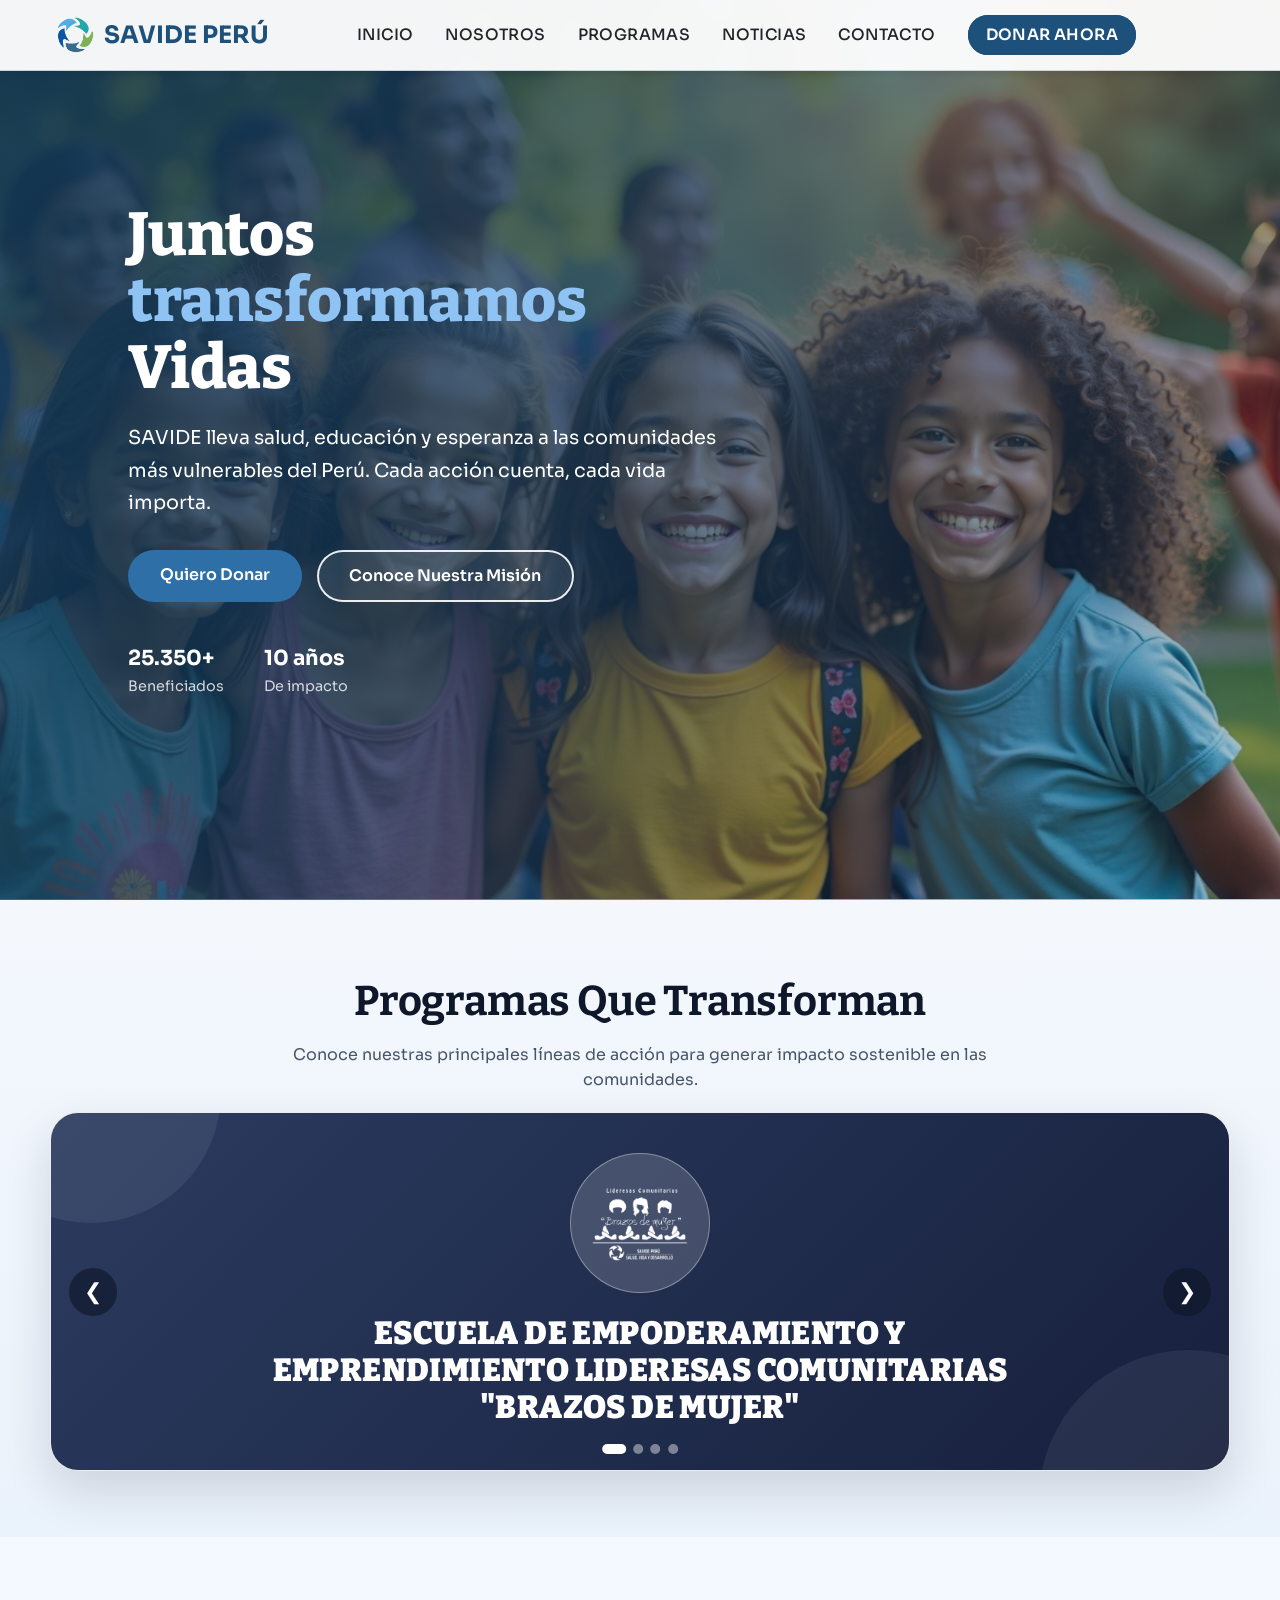
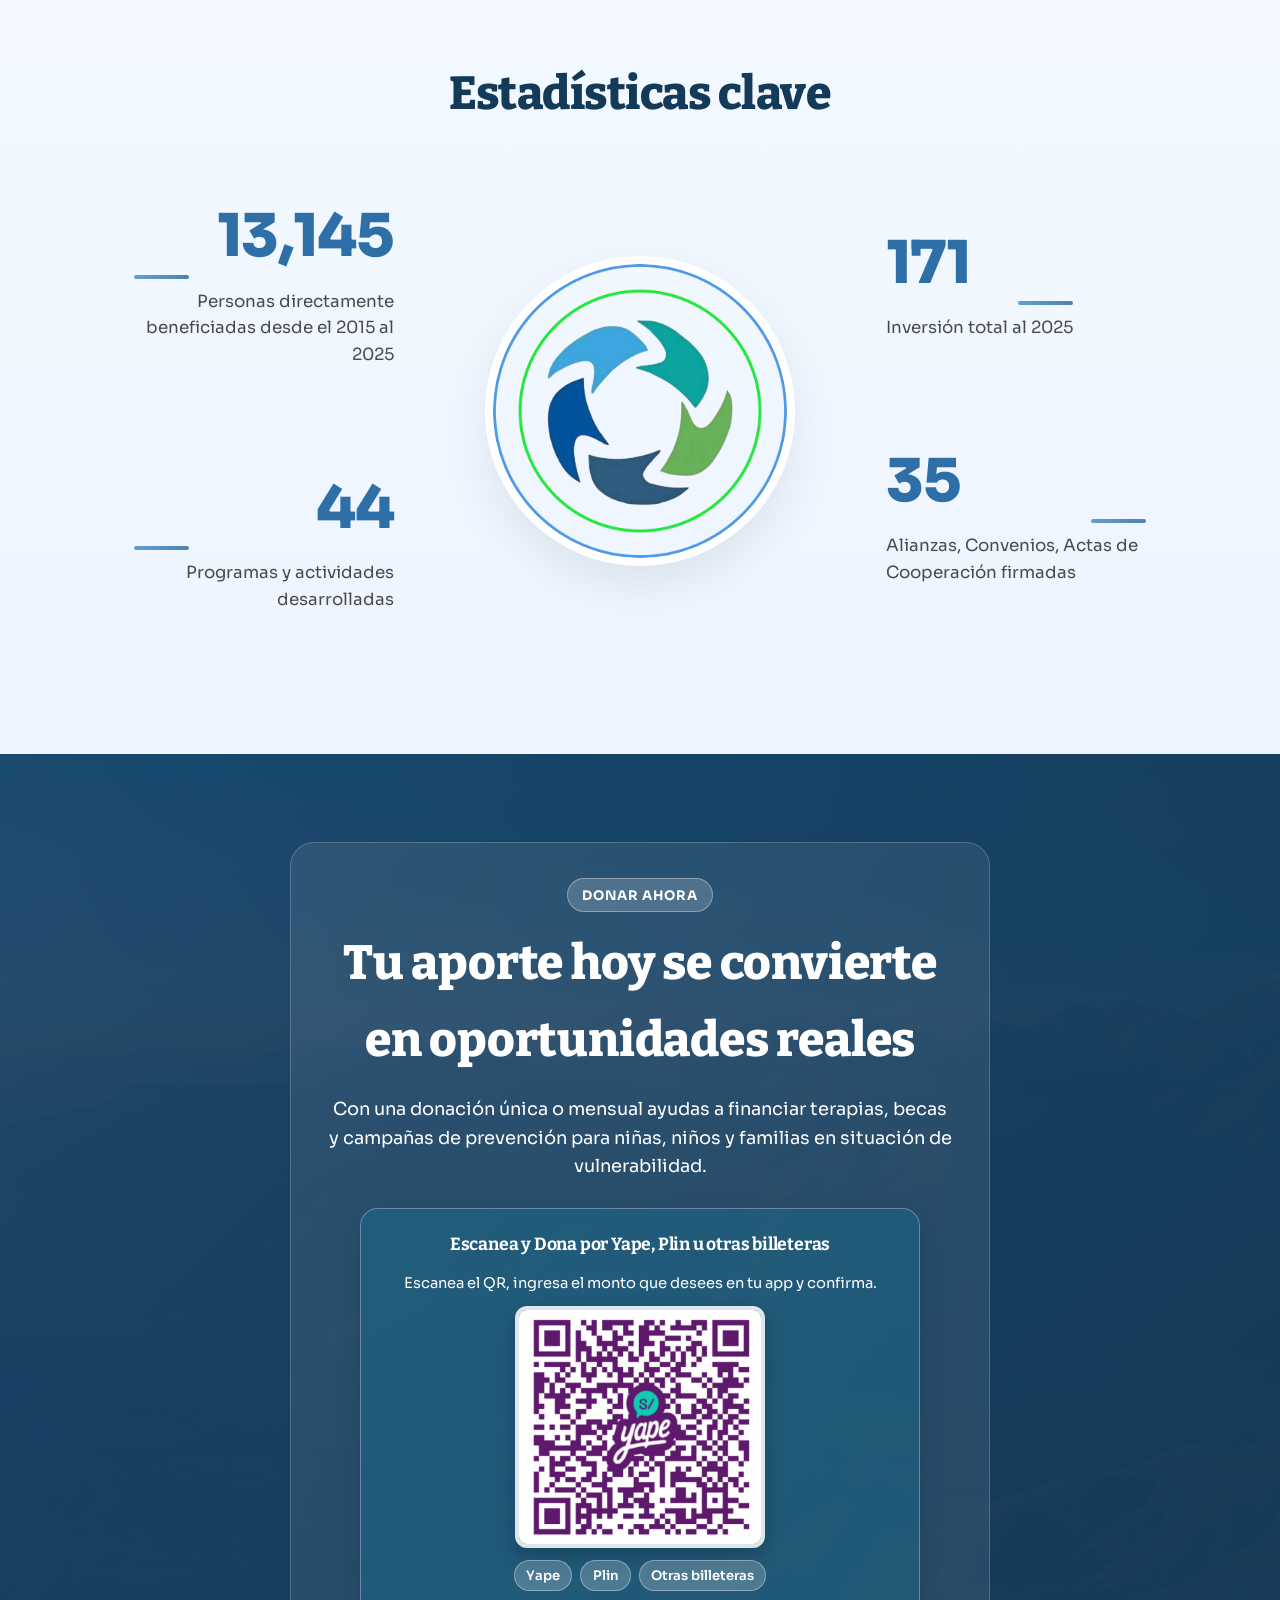
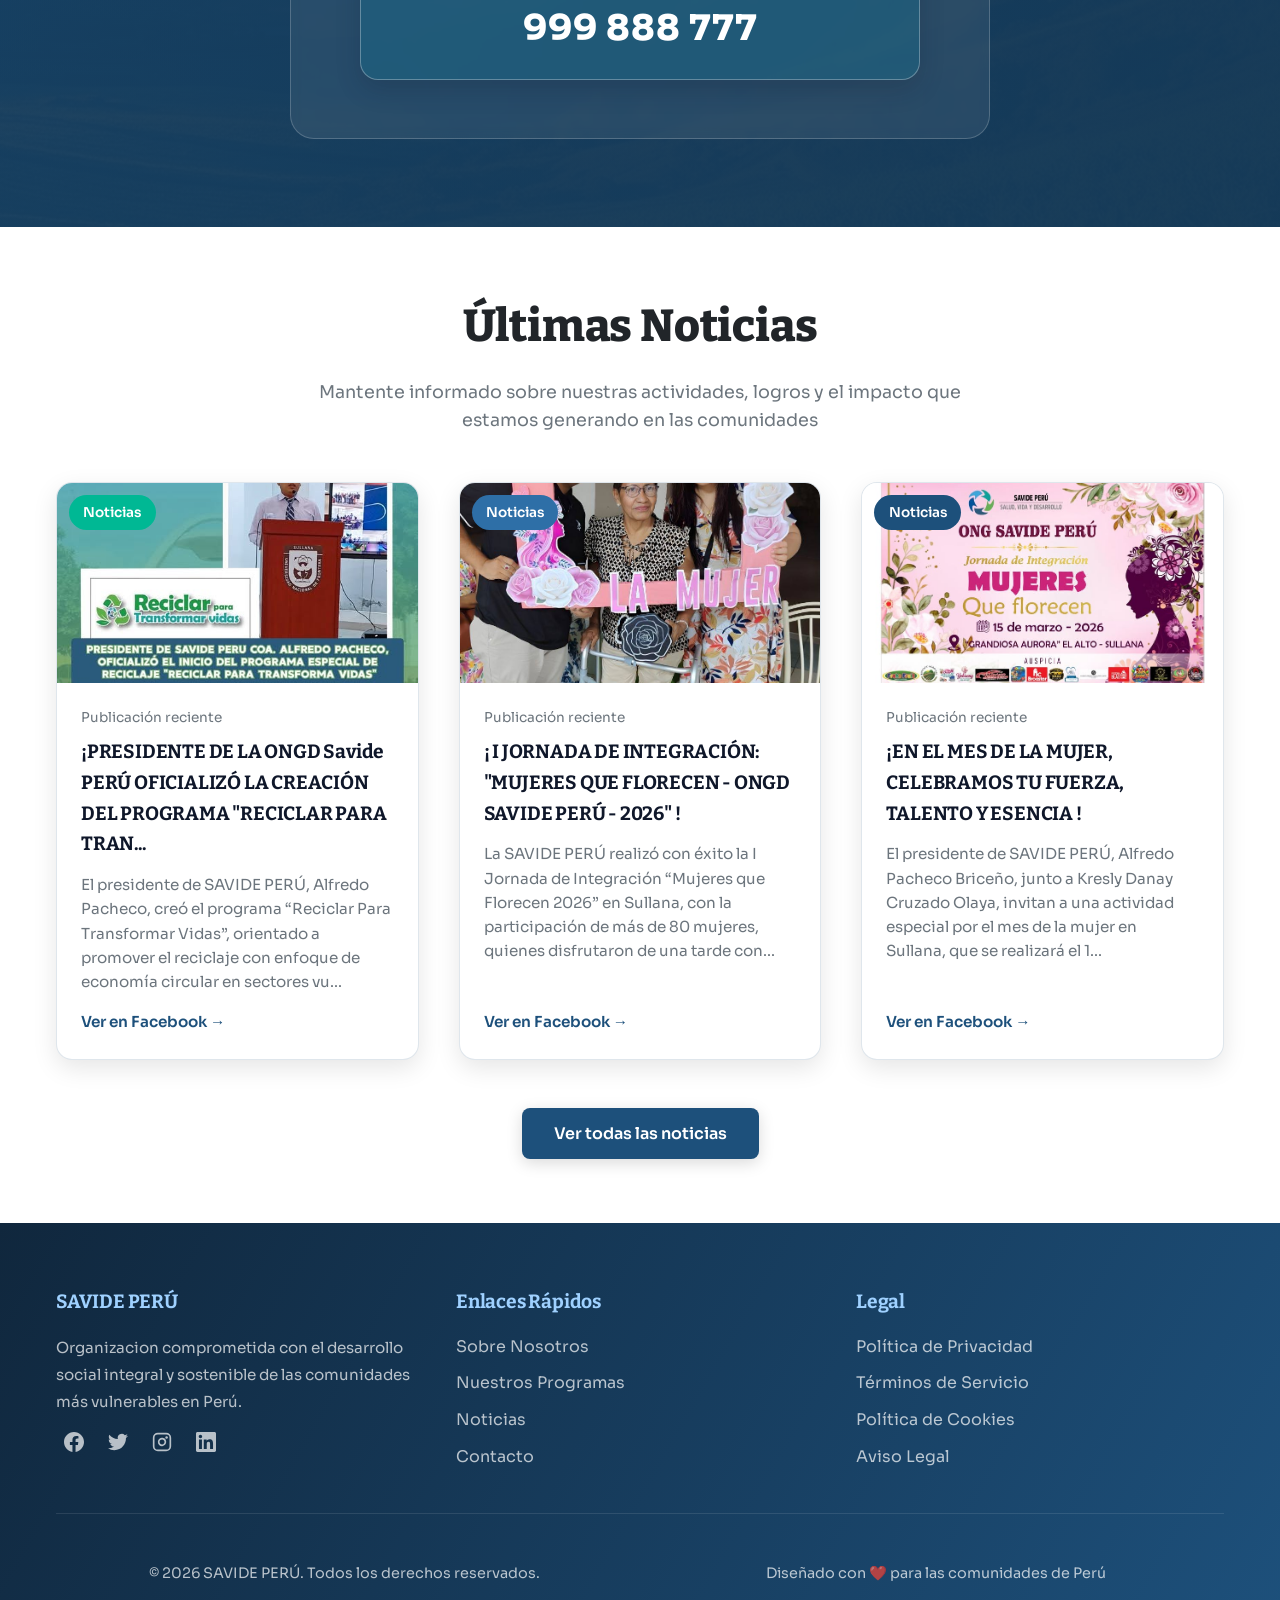
==== index.html @ 2620755b "Add files via upload" ====
<!DOCTYPE html>
<html lang="es">
<head>
    <meta charset="UTF-8">
    <meta name="viewport" content="width=device-width, initial-scale=1.0">
    <meta name="description" content="SAVIDE PERÚ - Organización dedicada al desarrollo social y bienestar comunitario">
    <meta name="keywords" content="ONG, desarrollo social, Perú, comunidad">
    <meta name="author" content="SAVIDE PERÚ">
    <title>SAVIDE PERÚ - Desarrollo Social y Comunitario</title>
    <link rel="stylesheet" href="css/styles.css">
</head>
<body>
    <!-- ==================== HEADER Y NAVEGACIÓN ==================== -->
    <header class="header">
        <div class="container">
            <div class="header-content">
                <!-- Logo -->
                <div class="logo">
                    <img src="images/logo.png" alt="Logo SAVIDE PERÚ" class="logo-icon">
                    <span class="logo-text">SAVIDE PERÚ</span>
                </div>

                <!-- Botón Hamburguesa -->
                <button class="hamburger" id="hamburger">
                    <span></span>
                    <span></span>
                    <span></span>
                </button>

                <!-- Menú de Navegación -->
                <nav class="navbar" id="navbar">
                    <ul class="nav-list">
                        <li><a href="index.html" class="nav-link">Inicio</a></li>
                        <li><a href="html/nosotros.html" class="nav-link">Nosotros</a></li>
                        <li><a href="html/programas.html" class="nav-link">Programas</a></li>
                        <li><a href="html/noticias.html" class="nav-link">Noticias</a></li>
                        <li><a href="html/contacto.html" class="nav-link">Contacto</a></li>
                        <!-- Botón de donación en cabecera -->
                        <li><a href="#donar" class="nav-link btn-donar">Donar Ahora</a></li>
                    </ul>
                </nav>
            </div>
        </div>
    </header>

    <!-- ==================== HERO SECTION ==================== -->
    <section class="hero" id="inicio">
            <div class="hero-content container">

                <h1 class="hero-title">
                    Juntos <br><span class="highlight-orange">transformamos</span><br> Vidas
                </h1>

                <p class="hero-subtitle">
                    SAVIDE lleva salud, educación y esperanza a las comunidades más vulnerables del Perú.
                    Cada acción cuenta, cada vida importa.
                </p>

                <div class="hero-buttons">
                    <a class="btn btn-red" href="#donar">Quiero Donar</a>
                    <a class="btn btn-outline" href="html/nosotros.html">Conoce Nuestra Misión</a>
                </div>

                <div class="hero-stats">
                    <div class="hero-stat-item">
                        <span class="hero-stat-number">25.350+</span>
                        <span class="hero-stat-label">Beneficiados</span>
                    </div>

                    <div class="hero-stat-item">
                        <span class="hero-stat-number">10 años</span>
                        <span class="hero-stat-label">De impacto</span>
                    </div>
                </div>

            </div>
        </section>
    
    <!-- ==================== SECCIÓN PROGRAMAS (CARRUSEL FULL WIDTH) ==================== -->
    <section class="programas-tiles">
        <div class="container programas-head">
            <h2>Programas Que Transforman</h2>
            <p>Conoce nuestras principales líneas de acción para generar impacto sostenible en las comunidades.</p>
        </div>

        <div class="program-carousel" id="program-carousel" aria-label="Carrusel de programas SAVIDE">
            <div class="program-carousel-track">
                <a href="html/programas.html#brazos-de-mujer" class="program-tile tile-1">
                    <div class="tile-icon"><img src="images/logo_brazosdemujer.png" alt="Escuela de Empoderamiento y Emprendimiento"></div>
                    <h3>ESCUELA DE EMPODERAMIENTO Y EMPRENDIMIENTO LIDERESAS COMUNITARIAS "BRAZOS DE MUJER"</h3>
                </a>
                <a href="html/programas.html#reciclar-para-transformar-vidas" class="program-tile tile-2">
                    <div class="tile-icon"><img src="images/logo_reciclaje.png" alt="Reciclar para transformar vidas"></div>
                    <h3>PROGRAMA ESPECIAL DE RECICLAJE "RECICLAR PARA TRANSFORMAR VIDAS"</h3>
                </a>
                <a href="html/programas.html#angeli-vitae" class="program-tile tile-3">
                    <div class="tile-icon"><img src="images/logo_angelivitae.png" alt="Banco de medicinas Angeli Vitae"></div>
                    <h3>BANCO DE MEDICINAS "ANGELI VITAE"</h3>
                </a>
                <a href="html/programas.html#microfinanzas-savide" class="program-tile tile-4">
                    <div class="tile-icon"><img src="images/microfinanzas.png" alt="Microfinanzas SAVIDE Perú"></div>
                    <h3>MICROFINANZAS SAVIDE PERÚ</h3>
                </a>
            </div>

            <button class="program-carousel-btn prev" type="button" aria-label="Programa anterior">&#10094;</button>
            <button class="program-carousel-btn next" type="button" aria-label="Programa siguiente">&#10095;</button>

            <div class="program-carousel-dots" aria-label="Indicadores del carrusel"></div>
        </div>
    </section>

    <!-- ==================== SECCIÓN ESTADÍSTICAS ==================== -->
    <section class="stats-section">
        <div class="container">
            <h2 class="section-header">Estadísticas clave</h2>
        </div>
        <div class="container stats-layout">
            <div class="stats-column stats-left">
                <div class="stat">
                    <div class="stat-number">25,350</div>
                    <p>Personas directamente beneficiadas desde el 2015 al 2025</p>
                </div>
                <div class="stat">
                    <div class="stat-number">85</div>
                    <p>Programas y actividades desarrolladas</p>
                </div>
            </div>
            <div class="stats-image">
                <img src="images/stats_image.png" alt="Niños y comunidad">
            </div>
            <div class="stats-column stats-right">
                <div class="stat">
                    <div class="stat-number">S/ 330K</div>
                    <p>Inversión total al 2025</p>
                </div>
                <div class="stat">
                    <div class="stat-number">69</div>
                    <p>Alianzas, Convenios, Actas de Cooperación firmadas</p>
                </div>
            </div>
        </div>
    </section>

    <!-- ==================== SECCIÓN DONACIÓN (RECREADA) ==================== -->
    <section class="donacion" id="donar">
        <div class="container donacion-container">
            <div class="donacion-content">
                <span class="donacion-tag">Donar Ahora</span>
                <h2>Tu aporte hoy se convierte en oportunidades reales</h2>
                <p class="lead">
                    Con una donación única o mensual ayudas a financiar terapias, becas y
                    campañas de prevención para niñas, niños y familias en situación de vulnerabilidad.
                </p>

                <div class="donar-grid">
                    <article class="donar-card donar-card-alt">
                        <h3>Escanea y Dona por Yape, Plin u otras billeteras</h3>
                        <p class="donar-ayuda">Escanea el QR, ingresa el monto que desees en tu app y confirma.</p>

                        <div class="donar-qr-wrap">
                            <img src="images/yape.jpeg" alt="QR de donación Yape y Plin" class="donar-qr">
                        </div>

                        <div class="donar-metodos" aria-label="Métodos de donación">
                            <span>Yape</span>
                            <span>Plin</span>
                            <span>Otras billeteras</span>
                        </div>

                        <p class="donar-numero">999 888 777</p>
                    </article>
                </div>

            </div>
        </div>
    </section>
    <!-- ==================== ÚLTIMAS NOTICIAS ==================== -->
    <section class="ultimas-noticias">
        <div class="container">
            <div class="noticias-header">
                <h2>Últimas Noticias</h2>
                <p>Mantente informado sobre nuestras actividades, logros y el impacto que
                    estamos generando en las comunidades
                </p>
            </div>

            <div class="noticias-grid" id="home-noticias-grid">
                <!-- Noticia 1 -->
                <article class="noticia-card">
                    <div class="noticia-badge salud">Salud Comunitaria</div>
                    <img src="images/proyecto1.jpg" alt="Campaña de Salud">
                    <div class="noticia-info">
                        <span class="noticia-fecha">15 de Enero, 2025</span>
                        <h3>Campaña de Salud Preventiva llega a 8 comunidades rurales</h3>
                        <p>SAVIDE realizó jornadas de atención médica gratuita beneficiando a más de 500 familias. Se brindaron consultas médicas, vacunación y orientación.</p>
                        <a href="#" class="btn-noticia">Leer más →</a>
                    </div>
                </article>

                <!-- Noticia 2 -->
                <article class="noticia-card">
                    <div class="noticia-badge educacion">Educación</div>
                    <img src="images/proyecto1.jpg" alt="Taller de Liderazgo">
                    <div class="noticia-info">
                        <span class="noticia-fecha">28 de Diciembre, 2024</span>
                        <h3>Talleres de Liderazgo Juvenil transforman a 120 jóvenes</h3>
                        <p>Nuestro programa de desarrollo de habilidades culminó su tercera edición con resultados extraordinarios. Los participantes desarrollaron liderazgo y trabajo en equipo.</p>
                        <a href="#" class="btn-noticia">Leer más →</a>
                    </div>
                </article>

                <!-- Noticia 3 -->
                <article class="noticia-card">
                    <div class="noticia-badge alianzas">Alianzas</div>
                    <img src="images/proyecto1.jpg" alt="Nueva Alianza">
                    <div class="noticia-info">
                        <span class="noticia-fecha">10 de Diciembre, 2024</span>
                        <h3>Nueva alianza estratégica amplía nuestro alcance regional</h3>
                        <p>SAVIDE firma convenio con importantes empresas del sector privado para expandir programas de becas y atención integral.</p>
                        <a href="#" class="btn-noticia">Leer más →</a>
                    </div>
                </article>
            </div>

            <div class="noticias-btn">
                <a href="html/noticias.html" class="btn btn-primary">Ver todas las noticias</a>
            </div>
        </div>
    </section>
        

    <!-- ==================== FOOTER ==================== -->
    <footer class="footer">
        <div class="container">
            <div class="footer-content">
                <!-- Columna 1: Sobre -->
                <div class="footer-column">
                    <h4>SAVIDE PERÚ</h4>
                    <p>
                        Organizacion comprometida con el desarrollo social integral 
                        y sostenible de las comunidades más vulnerables en Perú.
                    </p>
                    <div class="social-links">
                        <a href="#" title="Facebook" class="social-link">
                            <svg viewBox="0 0 24 24" fill="currentColor">
                                <path d="M24 12.073c0-6.627-5.373-12-12-12s-12 5.373-12 12c0 5.99 4.388 10.954 10.125 11.854v-8.385H7.078v-3.47h3.047V9.43c0-3.007 1.792-4.669 4.533-4.669 1.312 0 2.686.235 2.686.235v2.953H15.83c-1.491 0-1.956.925-1.956 1.874v2.25h3.328l-.532 3.47h-2.796v8.385C19.612 23.027 24 18.062 24 12.073z"/>
                            </svg>
                        </a>
                        <a href="#" title="Twitter" class="social-link">
                            <svg viewBox="0 0 24 24" fill="currentColor">
                                <path d="M23.953 4.57a10 10 0 01-2.825.775 4.958 4.958 0 002.163-2.723c-.951.555-2.005.959-3.127 1.184a4.92 4.92 0 00-8.384 4.482C7.69 8.095 4.067 6.13 1.64 3.162a4.822 4.822 0 00-.666 2.475c0 1.71.87 3.213 2.188 4.096a4.904 4.904 0 01-2.228-.616v.06a4.923 4.923 0 003.946 4.827 4.996 4.996 0 01-2.212.085 4.936 4.936 0 004.604 3.417 9.867 9.867 0 01-6.102 2.105c-.39 0-.779-.023-1.17-.067a13.995 13.995 0 007.557 2.209c9.053 0 13.998-7.496 13.998-13.985 0-.21 0-.42-.015-.63A9.935 9.935 0 0024 4.59z"/>
                            </svg>
                        </a>
                        <a href="#" title="Instagram" class="social-link">
                            <svg viewBox="0 0 24 24" fill="currentColor">
                                <rect x="2" y="2" width="20" height="20" rx="5" ry="5" fill="none" stroke="currentColor" stroke-width="2"/>
                                <path d="M16 11.37A4 4 0 1112.63 8 4 4 0 0116 11.37z" fill="none" stroke="currentColor" stroke-width="2"/>
                                <circle cx="17.5" cy="6.5" r="1.5" fill="currentColor"/>
                            </svg>
                        </a>
                        <a href="#" title="LinkedIn" class="social-link">
                            <svg viewBox="0 0 24 24" fill="currentColor">
                                <path d="M20.447 20.452h-3.554v-5.569c0-1.328-.027-3.037-1.852-3.037-1.853 0-2.136 1.445-2.136 2.939v5.667H9.351V9h3.414v1.561h.046c.477-.9 1.637-1.85 3.37-1.85 3.601 0 4.267 2.37 4.267 5.455v6.286zM5.337 7.433c-1.144 0-2.063-.926-2.063-2.065 0-1.138.92-2.063 2.063-2.063 1.14 0 2.064.925 2.064 2.063 0 1.139-.925 2.065-2.064 2.065zm1.782 13.019H3.555V9h3.564v11.452zM22.225 0H1.771C.792 0 0 .774 0 1.729v20.542C0 23.227.792 24 1.771 24h20.451C23.2 24 24 23.227 24 22.271V1.729C24 .774 23.2 0 22.225 0z"/>
                            </svg>
                        </a>
                    </div>
                </div>

                <!-- Columna 2: Enlaces -->
                <div class="footer-column">
                    <h4>Enlaces Rápidos</h4>
                    <ul>
                        <li><a href="html/nosotros.html">Sobre Nosotros</a></li>
                        <li><a href="html/programas.html">Nuestros Programas</a></li>
                        <li><a href="html/noticias.html">Noticias</a></li>
                        <li><a href="contacto.html">Contacto</a></li>
                    </ul>
                </div>

                <!-- Columna 3: Información Legal -->
                <div class="footer-column">
                    <h4>Legal</h4>
                    <ul>
                        <li><a href="#">Política de Privacidad</a></li>
                        <li><a href="#">Términos de Servicio</a></li>
                        <li><a href="#">Política de Cookies</a></li>
                        <li><a href="#">Aviso Legal</a></li>
                    </ul>
                </div>
            </div>

            <!-- Footer Inferior -->
            <div class="footer-bottom">
                <div class="footer-copyright">
                    <p>&copy; 2026 SAVIDE PERÚ. Todos los derechos reservados.</p>
                </div>
                <div class="footer-credits">
                    <p>Diseñado con ❤️ para las comunidades de Perú</p>
                </div>
            </div>
        </div>
    </footer>

    <!-- ==================== BOTÓN VOLVER ARRIBA ==================== -->
    <button class="scroll-to-top" id="scroll-to-top" title="Volver arriba">
        <svg viewBox="0 0 24 24" fill="none" stroke="currentColor" stroke-width="2">
            <polyline points="18 15 12 9 6 15"></polyline>
        </svg>
    </button>

    <!-- Scripts -->
    <script src="script.js"></script>
</body>
</html>
---- css/styles.css ----
/* =====================================================
   SAVIDE PERÚ - ESTILOS CSS COMPLETOS
   Diseño profesional, moderno y responsive
   ===================================================== */

/* ==================== IMPORTACIONES Y VARIABLES ==================== */
@import url('https://fonts.googleapis.com/css2?family=Sora:wght@400;500;600;700;800&family=Bitter:wght@500;700&display=swap');

:root {
    /* PALETA DE COLORES PRINCIPAL */
    --color-primario: #1d507b;
    --color-primario-oscuro: #143a59;
    --color-primario-claro: #2f6f9f;
    --color-secundario: #2e6fa7;
    --color-secundario-claro: #4e8fc6;
    --color-acento: #245f93;

    /* COLORES NEUTROS */
    --color-blanco: #FFFFFF;
    --color-gris-claro: #F8F9FA;
    --color-gris-medio: #E9ECEF;
    --color-gris-oscuro: #495057;
    --color-texto: #212529;
    --color-subtexto: #6C757D;

    /* ESTADOS */
    --color-exito: #4caf50;
    --color-error: #d32f2f;
    --color-advertencia: #f57c00;
    --color-info: #1565c0;

    /* TIPOGRAFÍA */
    --fuente-principal: 'Sora', 'Segoe UI', Tahoma, Geneva, Verdana, sans-serif;
    --fuente-destacada: 'Bitter', Georgia, serif;
    --fuente-tamanio-base: 16px;
    --fuente-tamanio-titulo: 2.5rem;
    --fuente-tamanio-subtitulo: 1.5rem;

    /* ESPACIADO */
    --espacio-base: 1rem;
    --espacio-grande: 2rem;
    --espacio-muy-grande: 4rem;

    /* SOMBRAS */
    --sombra-suave: 0 2px 8px rgba(0, 0, 0, 0.1);
    --sombra-media: 0 4px 16px rgba(0, 0, 0, 0.15);
    --sombra-fuerte: 0 8px 24px rgba(0, 0, 0, 0.2);

    /* TRANSICIONES */
    --transicion: 0.3s ease-in-out;
}

/* ==================== RESET Y ESTILOS BASE ==================== */
* {
    margin: 0;
    padding: 0;
    box-sizing: border-box;
}

html {
    scroll-behavior: smooth;
    scroll-padding-top: 90px;
}

body {
    font-family: var(--fuente-principal);
    font-size: var(--fuente-tamanio-base);
    line-height: 1.6;
    color: var(--color-texto);
    background-color: var(--color-blanco);
    overflow-x: hidden;
}

.container {
    max-width: 1200px;
    margin: 0 auto;
    padding: 0 var(--espacio-base);
}

section {
    padding: var(--espacio-muy-grande) 0;
}

img,
svg,
video,
iframe,
embed,
object {
    max-width: 100%;
    height: auto;
}

/* ==================== ANIMACIONES ==================== */
@keyframes fadeUp {
    from {
        opacity: 0;
        transform: translateY(40px);
    }
    to {
        opacity: 1;
        transform: translateY(0);
    }
}

@keyframes fadeIn {
    from { opacity: 0; }
    to { opacity: 1; }
}

@keyframes heroZoom {
    from {
        background-size: 100%;
    }
    to {
        background-size: 110%;
    }
}

@keyframes fadeInUp {
    from {
        opacity: 0;
        transform: translateY(30px);
    }
    to {
        opacity: 1;
        transform: translateY(0);
    }
}

@keyframes slideDown {
    from {
        opacity: 0;
        transform: translateY(-20px);
    }
    to {
        opacity: 1;
        transform: translateY(0);
    }
}

/* ==================== HEADER Y NAVEGACIÓN ==================== */
.header {
    position: fixed;
    top: 0;
    width: 100%;
    background-color: rgba(255, 255, 255, 0.95);
    backdrop-filter: blur(10px);
    box-shadow: var(--sombra-suave);
    z-index: 1000;
    transition: var(--transicion);
    border-bottom: 1px solid var(--color-gris-medio);
}

.header .nav-link {
    color: var(--color-texto);
    transition: var(--transicion);
}

.header .logo-text,
.header .logo-icon {
    color: var(--color-primario);
    transition: var(--transicion);
}

.header .btn-donar {
    background-color: var(--color-primario);
    color: var(--color-blanco);
    border: 2px solid var(--color-primario);
    transition: var(--transicion);
    font-weight: 600;
    padding: 0.5rem 1rem;
    border-radius: 25px;
}

.header .btn-donar:hover {
    background-color: var(--color-primario-oscuro);
    border-color: var(--color-primario-oscuro);
    transform: translateY(-1px);
    box-shadow: var(--sombra-media);
}

.header.scrolled {
    background-color: var(--color-blanco);
    box-shadow: var(--sombra-media);
}

.btn-donar {
    background-color: var(--color-blanco);
    color: var(--color-primario);
    padding: 0.5rem 1rem;
    border-radius: 25px;
    font-weight: 600;
    border: 2px solid var(--color-primario);
}

.btn-donar:hover {
    background-color: var(--color-primario);
    color: var(--color-blanco);
}

.header-content {
    display: flex;
    align-items: center;
    padding: 1rem 0;
    height: 70px;
}

.header-content nav {
    flex: 1;
}

.header-content .logo {
    flex: 0 0 auto;
}

.header-content .btn-donar {
    flex: 0 0 auto;
}

.logo {
    display: flex;
    align-items: center;
    gap: 0.5rem;
    text-decoration: none;
    font-weight: 700;
    font-size: 1.5rem;
    color: var(--color-primario);
    cursor: pointer;
}

.logo-text {
    display: inline-block;
}

.logo-icon {
    width: 40px;
    height: 40px;
    object-fit: contain;
    background: none;
    border-radius: 0;
}

/* Menú de Navegación */
.nav-list {
    display: flex;
    justify-content: center;
    list-style: none;
    gap: 2rem;
    align-items: center;
}

.nav-link {
    text-decoration: none;
    color: var(--color-texto);
    font-weight: 500;
    transition: var(--transicion);
    position: relative;
    text-transform: uppercase;
    font-size: 0.98rem;
}

.nav-link:hover,
.nav-link:active {
    color: var(--color-primario);
}

.nav-link::after {
    content: '';
    position: absolute;
    bottom: -5px;
    left: 0;
    width: 0;
    height: 2px;
    background-color: var(--color-primario);
    transition: width var(--transicion);
}

.nav-link:hover::after {
    width: 100%;
}

/* Botón Hamburguesa */
.hamburger {
    display: none;
    background: none;
    border: none;
    cursor: pointer;
    padding: 0.5rem;
    flex-direction: column;
    gap: 5px;
}

.hamburger span {
    width: 25px;
    height: 3px;
    background-color: var(--color-texto);
    transition: var(--transicion);
    border-radius: 2px;
}

.hamburger.active span:nth-child(1) {
    transform: rotate(45deg) translate(10px, 10px);
}

.hamburger.active span:nth-child(2) {
    opacity: 0;
}

.hamburger.active span:nth-child(3) {
    transform: rotate(-45deg) translate(7px, -7px);
}

/* ==================== HERO SECTION ==================== */
.hero {
    position: relative;
    min-height: 100vh;
    overflow: hidden;
    display: flex;
    align-items: center;
    justify-content: center;
    padding: 0 var(--espacio-base);
    background: url("../images/fondooo.jpg") center/cover no-repeat fixed;
    animation: heroZoom 18s ease infinite alternate;
}

.hero::before {
    content: '';
    position: absolute;
    inset: 0;
    background: linear-gradient(
        to right,
        rgba(45, 55, 70, 0.90) 0%,
        rgba(45, 55, 70, 0.75) 30%,
        rgba(45, 55, 70, 0.55) 55%,
        rgba(45, 55, 70, 0.28) 75%,
        rgba(45, 55, 70, 0) 100%
    );
    z-index: 1;
    pointer-events: none;
}

.hero-content {
    position: relative;
    z-index: 2;
    color: white;
    max-width: 650px;
    width: 100%;
    text-align: left;
    margin-left: 6rem;
    margin-right: auto;
    padding: 0 1rem;
    animation: fadeUp 1s ease forwards;
}

.hero-badge {
    display: inline-block;
    background: var(--color-error);
    padding: 6px 14px;
    border-radius: 20px;
    font-size: 14px;
    margin-bottom: 20px;
    animation: fadeUp 0.8s ease forwards;
}

.hero-title {
    font-size: clamp(2rem, 6vw, 3.8rem);
    font-weight: 800;
    line-height: 1.1;
    margin-bottom: 20px;
    animation: fadeUp 1s ease forwards;
}

.hero-subtitle {
    font-size: clamp(1rem, 3vw, 1.2rem);
    line-height: 1.7;
    margin-bottom: 30px;
    opacity: 0.95;
    animation: fadeUp 1.2s ease forwards;
}

.hero-buttons {
    display: flex;
    gap: 15px;
    margin-bottom: 40px;
    animation: fadeUp 1.4s ease forwards;
}

.hero-buttons .btn {
    transition: all 0.3s ease;
}

.hero-buttons .btn:hover {
    transform: translateY(-4px);
    box-shadow: 0 10px 25px rgba(0, 0, 0, 0.25);
}

.hero-stats {
    display: flex;
    gap: 40px;
    animation: fadeUp 1.6s ease forwards;
}

.hero-stat-item {
    display: flex;
    flex-direction: column;
    transition: transform 0.3s ease;
}

.hero-stat-item:hover {
    transform: translateY(-6px);
}

.hero-stat-number {
    font-size: 1.3rem;
    font-weight: 700;
}

.hero-stat-label {
    font-size: 0.9rem;
    opacity: 0.8;
}

.highlight-orange {
    color: #8fc3f3;
}

.highlight-white {
    color: #fff;
}

/* ==================== COMPONENTES COMUNES ==================== */
.btn {
    padding: 0.75rem 2rem;
    border: none;
    border-radius: 50px;
    font-size: 1rem;
    font-weight: 600;
    cursor: pointer;
    transition: var(--transicion);
    text-decoration: none;
    display: inline-block;
    text-align: center;
    white-space: nowrap;
}

.btn-primary {
    background-color: var(--color-acento);
    color: var(--color-blanco);
    box-shadow: var(--sombra-media);
}

.btn-primary:hover {
    background-color: var(--color-primario-oscuro);
    box-shadow: var(--sombra-fuerte);
    transform: translateY(-3px);
}

.btn-secondary {
    background-color: transparent;
    color: var(--color-blanco);
    border: 2px solid var(--color-blanco);
}

.btn-secondary:hover {
    background-color: var(--color-blanco);
    color: var(--color-primario);
}

.btn-large {
    padding: 1rem 3rem;
    font-size: 1.1rem;
}

.btn-red {
    background-color: var(--color-secundario);
    color: #fff !important;
    border: none;
    padding: 0.75rem 2rem;
    border-radius: 25px;
    font-weight: 600;
    display: inline-block;
    text-decoration: none;
}

.btn-red:hover {
    background-color: var(--color-primario-oscuro);
}

.btn-outline {
    background: rgba(255, 255, 255, 0.08);
    color: #fff !important;
    border: 2px solid rgba(255, 255, 255, 0.9);
    padding: 0.7rem 1.9rem;
    border-radius: 28px;
    font-weight: 600;
    display: inline-block;
    text-decoration: none;
    backdrop-filter: blur(4px);
    transition: all 0.3s ease;
}

.btn-outline:hover {
    background: #fff;
    color: var(--color-primario) !important;
    transform: translateY(-3px);
    box-shadow: 0 8px 20px rgba(0, 0, 0, 0.25);
}

/* ==================== SECCIONES Y HEADERS ==================== */
.section-header {
    text-align: center;
    margin-bottom: 2.5rem;
}

.section-header h2 {
    font-size: 3rem;
    font-weight: 800;
    margin-bottom: 0.75rem;
    color: var(--color-primario);
    letter-spacing: -0.5px;
}

.section-header p {
    font-size: 1.3rem;
    font-weight: 500;
    color: var(--color-subtexto);
    max-width: 600px;
    margin: 0 auto;
    line-height: 1.5;
}

.section-tag {
    display: block;
    font-size: 0.85rem;
    letter-spacing: 1px;
    text-transform: uppercase;
    color: var(--color-acento);
    margin-bottom: 0.5rem;
}

.highlight {
    color: var(--color-primario);
}

/* ==================== TARJETAS DE ESTADÍSTICAS ==================== */
.stat-card {
    background-color: var(--color-blanco);
    padding: 2rem;
    border-radius: 10px;
    box-shadow: var(--sombra-suave);
    transition: var(--transicion);
    text-align: center;
}

.stat-card h3,
.stat-card h4 {
    font-size: 2.5rem;
    color: var(--color-primario);
    margin-bottom: 0.5rem;
}

.stat-card p {
    color: var(--color-subtexto);
    font-weight: 500;
}

.stat-card:hover {
    transform: translateY(-5px);
    box-shadow: var(--sombra-media);
}

.stat-card.special-stat {
    background-color: var(--color-primario);
    color: var(--color-blanco);
}

.stat-card.special-stat h3,
.stat-card.special-stat h4,
.stat-card.special-stat p {
    color: var(--color-blanco);
}

/* ==================== SECCIÓN PROGRAMAS ==================== */
.programas-tiles {
    padding: 4.3rem 0 4.1rem;
    background: linear-gradient(180deg, #f4f8fd 0%, #eaf2fb 100%);
}

.programas-head {
    text-align: center;
    margin-bottom: 1.2rem;
}

.programas-head h2 {
    font-size: clamp(1.8rem, 4vw, 2.6rem);
    margin-bottom: 0.45rem;
    color: #0f172a;
}

.programas-head p {
    color: #475569;
    max-width: 760px;
    margin: 0 auto;
    font-size: 1rem;
}

.program-carousel {
    position: relative;
    width: min(1180px, calc(100vw - 2.2rem));
    margin: 0 auto;
    padding: 0;
    overflow: hidden;
    border-radius: 28px;
    border: 1px solid rgba(15, 23, 42, 0.08);
    box-shadow: 0 20px 48px rgba(15, 23, 42, 0.14);
    background: #ffffff;
}

.program-carousel-track {
    display: flex;
    transition: transform 0.6s ease;
}

.program-tile {
    min-width: 100%;
    display: grid;
    place-items: center;
    justify-items: center;
    gap: 0.8rem;
    padding: 2.5rem 2rem 2.8rem;
    min-height: 320px;
    border-radius: 0;
    color: #fff;
    text-decoration: none;
    text-align: center;
    position: relative;
    transition: transform 0.35s ease;
    overflow: hidden;
    margin: 0;
    box-shadow: none;
    border: 0;
}

.program-tile:hover {
    transform: translateY(-4px);
}

.program-tile .tile-icon {
    width: 140px;
    height: 140px;
    border-radius: 50%;
    display: grid;
    place-items: center;
    background: rgba(255, 255, 255, 0.16);
    border: 1px solid rgba(255, 255, 255, 0.35);
    margin-bottom: 0.6rem;
}

.program-tile .tile-icon img {
    width: 96px;
    height: 96px;
    object-fit: contain;
}

.program-tile h3 {
    font-size: clamp(1.25rem, 3.5vw, 2rem);
    font-weight: 900;
    letter-spacing: 0.4px;
    margin-bottom: 0;
    line-height: 1.15;
    max-width: 740px;
}

.program-tile p {
    max-width: 730px;
    font-size: 1.02rem;
    line-height: 1.6;
    color: rgba(255, 255, 255, 0.92);
}

.tile-1 { background: linear-gradient(135deg, #2b3b5f 0%, #17203d 100%); }
.tile-2 { background: linear-gradient(135deg, #234f56 0%, #102e33 100%); }
.tile-3 { background: linear-gradient(135deg, #2a5874 0%, #122f44 100%); }
.tile-4 { background: linear-gradient(135deg, #5f3d72 0%, #291f39 100%); }
.tile-5 { background: linear-gradient(135deg, #2b5f8f 0%, #10273d 100%); }
.tile-6 { background: linear-gradient(135deg, #4e8fc6 0%, #1d507b 100%); }
.tile-7 { background: linear-gradient(135deg, #1e4c75 0%, #16344e 100%); }

.program-tile::before,
.program-tile::after {
    content: '';
    position: absolute;
    border-radius: 50%;
    z-index: 0;
}

.program-tile::before {
    width: 260px;
    height: 260px;
    top: -150px;
    left: -90px;
    opacity: 0.18;
    background-color: rgba(255, 255, 255, 0.39);
}

.program-tile::after {
    width: 300px;
    height: 300px;
    bottom: -180px;
    right: -110px;
    opacity: 0.16;
    background-color: rgba(255, 255, 255, 0.405);
}

.program-tile .tile-icon,
.program-tile h3,
.program-tile p {
    position: relative;
    z-index: 1;
}

.program-carousel-btn {
    position: absolute;
    top: 50%;
    transform: translateY(-50%);
    width: 48px;
    height: 48px;
    border-radius: 50%;
    border: none;
    background: rgba(15, 23, 42, 0.68);
    color: #ffffff;
    font-size: 1.4rem;
    cursor: pointer;
    z-index: 4;
    transition: 0.25s ease;
}

.program-carousel-btn:hover {
    background: rgba(15, 23, 42, 0.95);
}

.program-carousel-btn.prev {
    left: 18px;
}

.program-carousel-btn.next {
    right: 18px;
}

.program-carousel-dots {
    position: absolute;
    left: 50%;
    bottom: 16px;
    transform: translateX(-50%);
    display: flex;
    justify-content: center;
    gap: 0.45rem;
    margin-top: 0;
    z-index: 5;
}

.program-dot {
    width: 10px;
    height: 10px;
    border-radius: 999px;
    border: none;
    background: rgba(255, 255, 255, 0.42);
    cursor: pointer;
    transition: 0.25s ease;
}

.program-dot.is-active {
    width: 24px;
    background: #ffffff;
}

/* ==================== SECCIÓN ESTADÍSTICAS DE IMPACTO ==================== */
.stats-section {
    padding: 120px 20px;
    background: #f8f2e8;
}

.stats-section .section-header {
    text-align: center;
    font-size: 2.9rem;
    color: var(--color-primario);
    margin-bottom: 80px;
    font-weight: 800;
    letter-spacing: -0.5px;
}

.stats-layout {
    display: grid;
    grid-template-columns: 1fr 340px 1fr;
    align-items: center;
    gap: 60px;
    position: relative;
    max-width: 1150px;
    margin: auto;
}

.stats-column {
    display: flex;
    flex-direction: column;
    gap: 70px;
}

.stats-column.stats-left {
    align-items: flex-end;
    text-align: right;
}

.stats-column.stats-right {
    align-items: flex-start;
    text-align: left;
}

.stats-image {
    display: flex;
    justify-content: center;
    align-items: center;
    position: relative;
}

.stats-image img {
    width: 310px;
    max-width: 100%;
    border-radius: 50%;
    border: 8px solid white;
    box-shadow: 0 20px 50px rgba(0, 0, 0, 0.08);
}

.stat {
    display: flex;
    flex-direction: column;
    gap: 8px;
    max-width: 300px;
    position: relative;
}

.stat-number {
    font-size: 3.7rem;
    font-weight: 900;
    color: var(--color-primario);
    line-height: 1;
    position: relative;
    letter-spacing: -1px;
}

.stat-number::after {
    content: '';
    position: absolute;
    bottom: -12px;
    left: 0;
    width: 55px;
    height: 4px;
    background: var(--color-primario-claro);
    border-radius: 3px;
    opacity: 0.85;
}

.stats-right .stat-number::after {
    left: auto;
    right: 0;
}

.stat p {
    margin-top: 14px;
    font-size: 1.05rem;
    line-height: 1.6;
    color: #4a4a4a;
    max-width: 260px;
}

/* ==================== SOBRE NOSOTROS ==================== */
.sobre-nosotros {
    background: url('https://via.placeholder.com/1600x600?text=Sobre+Nosotros') no-repeat center/cover;
    background-size: cover;
    color: var(--color-texto);
}

.sobre-nosotros-intro {
    padding: 6rem 0;
    background: var(--color-blanco);
    display: flex;
    align-items: center;
    justify-content: center;
    min-height: 500px;
}

.sobre-nosotros-intro h2 {
    font-size: 3rem;
    font-weight: 800;
    color: var(--color-primario);
    margin-bottom: 1.5rem;
    text-align: center;
}

.intro-text {
    font-size: 1.1rem;
    line-height: 1.9;
    color: var(--color-subtexto);
    text-align: center;
    margin-bottom: 1rem;
}

.stat-intro {
    background: linear-gradient(135deg, var(--color-gris-claro) 0%, var(--color-blanco) 100%);
    padding: 2rem;
    border-radius: 12px;
    text-align: center;
    box-shadow: var(--sombra-suave);
    transition: var(--transicion);
    border-top: 3px solid var(--color-primario);
}

.stat-intro:hover {
    transform: translateY(-8px);
    box-shadow: var(--sombra-media);
}

.stat-numero {
    font-size: 2.5rem;
    font-weight: 800;
    color: var(--color-primario);
    margin-bottom: 0.75rem;
}

.stat-label {
    font-size: 1rem;
    color: var(--color-subtexto);
    font-weight: 500;
    line-height: 1.4;
}

.nosotros-content {
    display: grid;
    grid-template-columns: 1fr 1fr;
    gap: var(--espacio-grande);
    align-items: center;
}

.nosotros-imagen {
    position: relative;
}

.nosotros-imagen img {
    width: 100%;
    height: auto;
    border-radius: 10px;
    box-shadow: var(--sombra-suave);
}

.special-stat {
    position: absolute;
    bottom: -30px;
    right: -30px;
    width: auto;
    max-width: 200px;
}

.nosotros-stats {
    margin-top: 4rem;
    display: grid;
    grid-template-columns: repeat(2, 1fr);
    gap: 1.5rem;
}

.nosotros-texto h3 {
    font-size: 2rem;
    color: var(--color-primario);
    margin-bottom: 1rem;
}

.nosotros-texto p {
    color: var(--color-subtexto);
    margin-bottom: 1rem;
    line-height: 1.8;
}

.lista-puntos {
    list-style: none;
    margin-top: 1.5rem;
}

.lista-puntos li {
    padding-left: 2rem;
    margin-bottom: 0.8rem;
    position: relative;
    color: var(--color-subtexto);
}

.lista-puntos li::before {
    content: '✓';
    position: absolute;
    left: 0;
    color: var(--color-primario);
    font-weight: 700;
    font-size: 1.2rem;
}

/* ==================== MISIÓN, VISIÓN Y VALORES ==================== */
.mision-vision {
    background: linear-gradient(135deg, rgba(46, 125, 50, 0.05), rgba(27, 94, 32, 0.05));
}

.mvv-grid {
    display: grid;
    grid-template-columns: repeat(auto-fit, minmax(300px, 1fr));
    gap: var(--espacio-grande);
}

.mvv-card {
    background-color: var(--color-blanco);
    padding: 2rem;
    border-radius: 10px;
    box-shadow: var(--sombra-suave);
    text-align: center;
    transition: var(--transicion);
    border-top: 4px solid var(--color-primario);
}

.mvv-card:hover {
    box-shadow: var(--sombra-media);
    transform: translateY(-8px);
}

.mvv-icon {
    width: 60px;
    height: 60px;
    margin: 0 auto 1.5rem;
    background: linear-gradient(135deg, var(--color-primario), var(--color-primario-oscuro));
    border-radius: 50%;
    display: flex;
    align-items: center;
    justify-content: center;
    color: var(--color-blanco);
}

.mvv-icon svg {
    width: 30px;
    height: 30px;
}

.mvv-card h3 {
    font-size: 1.5rem;
    color: var(--color-primario);
    margin-bottom: 1rem;
}

.mvv-card p {
    color: var(--color-subtexto);
    line-height: 1.8;
}

/* ==================== DONACIÓN ==================== */
.donacion {
    position: relative;
    background: url('../images/donacion_fondo.jpg') no-repeat center/cover;
    color: var(--color-blanco);
    background-size: cover;
    background-position: center;
    padding: 6rem 0;
}

.donacion::before {
    content: '';
    position: absolute;
    inset: 0;
    background: rgba(26, 86, 50, 0.6);
    z-index: 0;
}

.donacion-container {
    position: relative;
    z-index: 1;
    max-width: 900px;
    margin: 0 auto;
    text-align: center;
}

.donacion-content {
    max-width: 700px;
    margin: 0 auto;
}

.donacion-content h2 {
    font-size: 2.8rem;
    font-weight: 800;
    margin-bottom: 1rem;
}

.donacion-content .lead {
    font-size: 1.5rem;
    line-height: 1.6;
    margin-bottom: 2rem;
}

.donacion-botones {
    display: flex;
    flex-wrap: wrap;
    gap: 1.25rem;
    justify-content: center;
    margin-bottom: 1.5rem;
}

.donacion-nota {
    font-size: 0.95rem;
    opacity: 0.85;
}

.donacion .btn-primary {
    background-color: var(--color-acento);
    padding: 0.85rem 1.75rem;
    font-weight: 600;
}

.donacion .btn-primary:hover {
    background-color: var(--color-primario-oscuro);
}

/* ==================== ÚLTIMAS NOTICIAS ==================== */
.ultimas-noticias {
    padding: 4rem 0;
    background: #ffffff;
}

.noticias-header {
    text-align: center;
    margin-bottom: 3rem;
}

.noticias-header h1,
.noticias-header h2 {
    font-size: 2.8rem;
    font-weight: 800;
    color: var(--color-texto);
    margin-bottom: 1rem;
}

.noticias-header p {
    font-size: 1.1rem;
    color: var(--color-subtexto);
    line-height: 1.6;
    max-width: 700px;
    margin: 0 auto;
}

.noticias-grid {
    display: grid;
    grid-template-columns: repeat(3, 1fr);
    gap: 2.5rem;
}

.noticia-card {
    background: #fff;
    border-radius: 12px;
    overflow: hidden;
    box-shadow: 0 8px 24px rgba(0, 0, 0, 0.1);
    display: flex;
    flex-direction: column;
    transition: transform 0.3s ease, box-shadow 0.3s ease;
}

.noticia-card:hover {
    transform: translateY(-5px);
    box-shadow: 0 12px 32px rgba(0, 0, 0, 0.15);
}

.noticia-badge {
    position: absolute;
    top: 12px;
    left: 12px;
    padding: 0.4rem 0.9rem;
    border-radius: 20px;
    color: #fff;
    font-size: 0.85rem;
    font-weight: 600;
}

.noticia-badge.salud { background: #00b894; }
.noticia-badge.educacion { background: #2e6fa7; }
.noticia-badge.alianzas { background: #1d507b; }

.noticia-card img {
    width: 100%;
    height: 200px;
    object-fit: cover;
    display: block;
}

.noticia-info {
    padding: 1.5rem;
    flex: 1;
    display: flex;
    flex-direction: column;
}

.noticia-fecha {
    font-size: 0.85rem;
    color: var(--color-subtexto);
    margin-bottom: 0.5rem;
    display: block;
}

.noticia-info h3 {
    font-size: 1.2rem;
    font-weight: 700;
    margin-bottom: 0.8rem;
    color: var(--color-texto);
}

.noticia-info p {
    flex: 1;
    color: var(--color-subtexto);
    font-size: 0.95rem;
    margin-bottom: 1rem;
}

.btn-noticia {
    align-self: flex-start;
    text-decoration: none;
    color: var(--color-primario);
    font-weight: 600;
    font-size: 0.95rem;
    transition: all 0.3s ease;
}

.btn-noticia:hover {
    text-decoration: underline;
}

.noticias-btn {
    text-align: center;
    margin-top: 3rem;
}

.noticias-btn .btn-primary {
    padding: 0.8rem 2rem;
    font-size: 1rem;
    border-radius: 8px;
    background: var(--color-primario);
    color: #fff;
    text-decoration: none;
    font-weight: 600;
    transition: all 0.3s ease;
}

.noticias-btn .btn-primary:hover {
    background: var(--color-primario-oscuro);
}

/* ==================== PROYECTOS ==================== */
.proyectos {
    background: url('https://via.placeholder.com/1600x600?text=Nuestros+Proyectos') no-repeat center/cover;
    color: var(--color-blanco);
}

.proyectos-destacados .container {
    max-width: 900px;
    padding-left: 0;
    padding-right: 0;
    margin: 0 auto;
}

.proyectos-grid {
    display: grid;
    grid-template-columns: repeat(auto-fit, minmax(300px, 1fr));
    gap: 2rem;
}

.proyecto-card {
    background-color: var(--color-blanco);
    border-radius: 12px;
    overflow: hidden;
    box-shadow: 0 4px 16px rgba(26, 86, 50, 0.08);
    transition: all 0.35s cubic-bezier(0.4, 0, 0.2, 1);
    display: flex;
    flex-direction: column;
    max-width: 500px;
    margin: 0 auto;
}

.proyecto-card:hover {
    box-shadow: 0 12px 32px rgba(26, 86, 50, 0.18);
    transform: translateY(-12px);
}

.proyecto-imagen {
    width: 100%;
    height: 220px;
    object-fit: cover;
    display: block;
    transition: transform 0.35s cubic-bezier(0.4, 0, 0.2, 1);
}

.proyecto-card:hover .proyecto-imagen {
    transform: scale(1.08);
}

.proyecto-info {
    padding: 1.75rem;
    flex-grow: 1;
    display: flex;
    flex-direction: column;
    justify-content: space-between;
}

.proyecto-info h3 {
    font-size: 1.5rem;
    font-weight: 700;
    color: var(--color-primario);
    margin-bottom: 0.75rem;
    line-height: 1.25;
}

.proyecto-info p {
    font-size: 0.95rem;
    color: var(--color-subtexto);
    line-height: 1.6;
    margin-bottom: 1.25rem;
    flex-grow: 1;
}

.proyecto-content {
    padding: 1.5rem;
    flex-grow: 1;
    display: flex;
    flex-direction: column;
}

.proyecto-content h3 {
    font-size: 1.3rem;
    color: var(--color-primario);
    margin-bottom: 0.5rem;
}

.proyecto-meta {
    font-size: 0.85rem;
    color: var(--color-subtexto);
    margin-bottom: 1rem;
    font-weight: 500;
}

.proyecto-content p {
    color: var(--color-subtexto);
    line-height: 1.7;
    margin-bottom: 1rem;
    flex-grow: 1;
}

.read-more {
    color: var(--color-primario);
    text-decoration: none;
    font-weight: 600;
    transition: var(--transicion);
    display: inline-block;
}

.read-more:hover {
    color: var(--color-primario-oscuro);
    margin-left: 5px;
}

/* ==================== BLOG Y ARTÍCULOS ==================== */
.blog {
    background: url('https://via.placeholder.com/1600x600?text=Noticias') no-repeat center/cover;
    color: var(--color-blanco);
}

.blog-grid {
    display: grid;
    grid-template-columns: repeat(auto-fit, minmax(320px, 1fr));
    gap: var(--espacio-grande);
}

.blog-card {
    background-color: var(--color-gris-claro);
    border-radius: 10px;
    overflow: hidden;
    box-shadow: var(--sombra-suave);
    transition: var(--transicion);
    display: flex;
    flex-direction: column;
}

.blog-card:hover {
    box-shadow: var(--sombra-media);
    transform: translateY(-8px);
}

.blog-imagen {
    width: 100%;
    height: 220px;
    object-fit: cover;
    display: block;
    transition: var(--transicion);
}

.blog-card:hover .blog-imagen {
    transform: scale(1.05);
}

.blog-content {
    padding: 1.5rem;
    flex-grow: 1;
    display: flex;
    flex-direction: column;
}

.blog-categoria {
    display: inline-block;
    background-color: var(--color-primario);
    color: var(--color-blanco);
    padding: 0.3rem 0.8rem;
    border-radius: 20px;
    font-size: 0.75rem;
    font-weight: 600;
    margin-bottom: 0.8rem;
    width: fit-content;
}

.blog-card h3 {
    font-size: 1.3rem;
    margin-bottom: 0.5rem;
}

.blog-card h3 a {
    color: var(--color-primario);
    text-decoration: none;
    transition: var(--transicion);
}

.blog-card h3 a:hover {
    color: var(--color-primario-oscuro);
}

.blog-meta {
    font-size: 0.85rem;
    color: var(--color-subtexto);
    margin-bottom: 1rem;
}

.blog-card p {
    color: var(--color-subtexto);
    line-height: 1.7;
    margin-bottom: 1rem;
    flex-grow: 1;
}

.blog-post {
    margin: 2rem 0;
}

.blog-post header {
    margin-bottom: 2rem;
}

.post-content {
    line-height: 1.8;
    color: var(--color-texto);
}

/* ==================== GALERÍA ==================== */
.galeria {
    background: url('https://via.placeholder.com/1600x600?text=Galerí%C3%ADa') no-repeat center/cover;
    color: var(--color-blanco);
}

.galeria-grid {
    display: grid;
    grid-template-columns: repeat(auto-fit, minmax(280px, 1fr));
    gap: 1.5rem;
}

.galeria-item {
    position: relative;
    height: 250px;
    border-radius: 10px;
    overflow: hidden;
    box-shadow: var(--sombra-suave);
    cursor: pointer;
    transition: var(--transicion);
}

.galeria-item img {
    width: 100%;
    height: 100%;
    object-fit: cover;
    display: block;
    transition: var(--transicion);
}

.galeria-item:hover {
    box-shadow: var(--sombra-media);
    transform: scale(1.05);
}

.galeria-overlay {
    position: absolute;
    top: 0;
    left: 0;
    right: 0;
    bottom: 0;
    background: rgba(46, 125, 50, 0.8);
    display: flex;
    align-items: center;
    justify-content: center;
    color: var(--color-blanco);
    font-weight: 600;
    font-size: 1.2rem;
    opacity: 0;
    transition: var(--transicion);
}

.galeria-item:hover .galeria-overlay {
    opacity: 1;
}

/* ==================== CONTACTO Y FORMULARIO ==================== */
.contacto {
    background: url('https://via.placeholder.com/1600x600?text=Contacto') no-repeat center/cover;
    color: var(--color-blanco);
}

.contacto-wrapper {
    display: grid;
    grid-template-columns: 1fr 1fr;
    gap: var(--espacio-grande);
    margin-bottom: var(--espacio-grande);
}

.contacto-info {
    display: flex;
    flex-direction: column;
    gap: 1.5rem;
}

.contact-grid {
    display: grid;
    grid-template-columns: 1fr 520px;
    gap: 2rem;
    align-items: start;
}

.contact-info h2 {
    font-size: 2rem;
    margin-bottom: 1rem;
    color: var(--color-primario);
}

.contact-info p {
    color: var(--color-subtexto);
    line-height: 1.7;
    margin-bottom: 1.5rem;
    max-width: 46ch;
}

.contact-list {
    list-style: none;
    padding: 0;
    margin: 1rem 0 1.5rem 0;
    display: grid;
    gap: 1rem;
}

.contact-list li {
    display: flex;
    gap: 0.75rem;
    align-items: center;
}

.contact-list .icon {
    width: 22px;
    background: #1d507b;
    color: var(--color-primario);
}

.contact-list small {
    display: block;
    font-size: 0.8rem;
    color: var(--color-subtexto);
}

.contact-strong {
    font-weight: 700;
    margin-top: 2px;
}

.follow-us {
    margin-top: 1.5rem;
}

.social-links {
    display: flex;
    gap: 0.5rem;
    margin-top: 0.5rem;
}

.social-link {
    display: inline-flex;
    align-items: center;
    justify-content: center;
    width: 36px;
    height: 36px;
    border-radius: 8px;
    color: var(--color-primario);
    text-decoration: none;
    transition: var(--transicion);
}

.social-link:hover {
    transform: translateY(-3px);
}

.social-link svg {
    width: 20px;
    height: 20px;
}

.info-card {
    display: flex;
    gap: 1.5rem;
    padding: 1.5rem;
    background-color: var(--color-gris-claro);
    border-radius: 10px;
    transition: var(--transicion);
}

.info-card:hover {
    background-color: var(--color-blanco);
    box-shadow: var(--sombra-suave);
}

.info-icon {
    width: 50px;
    height: 50px;
    min-width: 50px;
    background-color: var(--color-primario);
    border-radius: 50%;
    display: flex;
    align-items: center;
    justify-content: center;
    color: var(--color-blanco);
    font-size: 1.5rem;
}

.info-icon svg {
    width: 25px;
    height: 25px;
}

.info-card h4 {
    color: var(--color-primario);
    margin-bottom: 0.3rem;
}

.info-card p {
    color: var(--color-subtexto);
    font-size: 0.95rem;
    line-height: 1.6;
}

.contacto-form {
    background-color: var(--color-gris-claro);
    padding: 2rem;
    border-radius: 10px;
    box-shadow: var(--sombra-suave);
}

.contact-card {
    background: #fbfbf9;
    padding: 1.75rem;
    border-radius: 12px;
    box-shadow: var(--sombra-suave);
    border: 1px solid #ececec;
}

.contact-card h3 {
    margin: 0 0 1rem 0;
    color: var(--color-primario);
    font-size: 1.15rem;
    font-weight: 800;
}

.contact-card .form-row {
    margin-bottom: 1rem;
}

.two-cols {
    display: grid;
    grid-template-columns: 1fr 1fr;
    gap: 1rem;
}

.form-group {
    margin-bottom: 1.5rem;
}

.form-group label {
    display: block;
    margin-bottom: 0.5rem;
    font-weight: 600;
    color: var(--color-texto);
}

.contact-card .label-text {
    display: block;
    font-size: 0.85rem;
    color: var(--color-gris-oscuro);
    margin-bottom: 0.45rem;
    font-weight: 600;
}

.form-group input,
.form-group select,
.form-group textarea,
.contact-card input[type="text"],
.contact-card input[type="email"],
.contact-card select {
    width: 100%;
    padding: 0.75rem;
    border: 1px solid var(--color-gris-medio);
    border-radius: 5px;
    font-family: var(--fuente-principal);
    font-size: 0.95rem;
    transition: var(--transicion);
    background-color: var(--color-blanco);
}

.contact-card input[type="text"],
.contact-card input[type="email"],
.contact-card select {
    height: 44px;
}

.form-group input:focus,
.form-group select:focus,
.form-group textarea:focus,
.contact-card input[type="text"]:focus,
.contact-card input[type="email"]:focus,
.contact-card select:focus {
    outline: none;
    border-color: var(--color-primario);
    box-shadow: 0 0 0 3px rgba(46, 125, 50, 0.1);
}

.form-group textarea {
    resize: vertical;
    min-height: 120px;
}

.contact-card textarea {
    min-height: 120px;
    resize: vertical;
}

.contact-card select {
    appearance: none;
    background-image: url("data:image/svg+xml;utf8,<svg xmlns='http://www.w3.org/2000/svg' width='20' height='20' viewBox='0 0 24 24' fill='none' stroke='%23241f89' stroke-width='2' stroke-linecap='round' stroke-linejoin='round'><polyline points='6 9 12 15 18 9'></polyline></svg>");
    background-repeat: no-repeat;
    background-position: right 12px center;
    background-size: 16px;
    padding-right: 2.25rem;
}

.form-group.checkbox {
    display: flex;
    align-items: center;
    gap: 0.7rem;
    margin-bottom: 1.5rem;
}

.form-group.checkbox input {
    width: auto;
    margin: 0;
}

.form-group.checkbox label {
    margin-bottom: 0;
    font-weight: 500;
    cursor: pointer;
}

.error-message {
    display: block;
    color: var(--color-error);
    font-size: 0.85rem;
    margin-top: 0.3rem;
}

.form-nota {
    font-size: 0.85rem;
    color: var(--color-subtexto);
    margin-top: 1rem;
}

.char-count {
    font-size: 0.85rem;
    color: var(--color-subtexto);
    margin-top: 0.5rem;
    text-align: left;
}

.success-message {
    display: none;
    background-color: var(--color-exito);
    color: var(--color-blanco);
    padding: 1rem;
    border-radius: 5px;
    margin-top: 1rem;
    text-align: center;
    animation: slideDown 0.5s ease-out;
}

.success-message.show {
    display: block;
}

.contact-card .btn-primary {
    width: 100%;
    padding: 0.9rem;
    border-radius: 8px;
    background-color: var(--color-primario);
    color: var(--color-blanco);
    text-transform: uppercase;
    letter-spacing: 0.6px;
    font-weight: 700;
}

.contacto-form .btn-primary {
    width: 100%;
}

.contacto-form iframe {
    width: 100%;
    height: 300px;
    border: none;
    margin-top: var(--espacio-grande);
    border-radius: 8px;
}

/* ==================== CTA FINAL ==================== */
.cta-final {
    position: relative;
    background: var(--color-primario-oscuro);
    color: var(--color-blanco);
    padding: 5rem 0;
    text-align: center;
}

.cta-final::before {
    content: '';
    position: absolute;
    inset: 0;
    background: rgba(26, 86, 50, 0.85);
    z-index: 0;
}

.cta-final .container {
    position: relative;
    z-index: 1;
    max-width: 900px;
    margin: 0 auto;
}

.cta-final .section-tag {
    display: block;
    font-size: 0.85rem;
    letter-spacing: 1px;
    text-transform: uppercase;
    color: var(--color-acento);
    margin-bottom: 0.5rem;
}

.cta-final h2 {
    font-size: 2.8rem;
    font-weight: 800;
    margin-bottom: 1rem;
}

.cta-final p {
    font-size: 1.3rem;
    line-height: 1.6;
    margin-bottom: 2rem;
    max-width: 700px;
    margin-left: auto;
    margin-right: auto;
}

.cta-final .cta-buttons {
    display: flex;
    justify-content: center;
    flex-wrap: wrap;
    gap: 1.25rem;
}

.cta-final .btn {
    padding: 0.9rem 2rem;
    font-weight: 600;
}

/* ==================== TIMELINE ==================== */
.historia {
    padding: 2rem 0;
}

.historia h3 {
    font-size: 2.5rem;
    font-weight: 800;
    color: var(--color-primario);
    margin-bottom: 1rem;
    text-align: center;
}

.historia p {
    font-size: 1.1rem;
    line-height: 1.8;
    color: var(--color-subtexto);
    text-align: center;
    margin-bottom: 1rem;
}

.timeline {
    position: relative;
    padding: 2rem 0;
}

.timeline::before {
    content: '';
    position: absolute;
    left: 50%;
    transform: translateX(-50%);
    width: 2px;
    height: 100%;
    background: linear-gradient(to bottom, var(--color-primario), var(--color-acento));
}

.timeline-item {
    display: grid;
    grid-template-columns: 1fr 1fr;
    gap: 2rem;
    align-items: center;
    margin-bottom: 2rem;
    position: relative;
}

.timeline-item:nth-child(even) {
    direction: rtl;
}

.timeline-item:nth-child(even) > * {
    direction: ltr;
}

.timeline-year {
    font-size: 1.8rem;
    font-weight: 800;
    color: var(--color-primario);
    text-align: right;
    padding-right: 2rem;
}

.timeline-item:nth-child(even) .timeline-year {
    text-align: left;
    padding-right: 0;
    padding-left: 2rem;
}

.timeline-content {
    background: linear-gradient(135deg, var(--color-gris-claro) 0%, var(--color-blanco) 100%);
    padding: 1.5rem;
    border-radius: 10px;
    box-shadow: var(--sombra-suave);
    border-left: 4px solid var(--color-primario);
    color: var(--color-texto);
    font-size: 1rem;
    line-height: 1.6;
}

.timeline-item:nth-child(even) .timeline-content {
    border-left: none;
    border-right: 4px solid var(--color-primario);
}

.timeline-item::after {
    content: '';
    position: absolute;
    left: 50%;
    top: 30px;
    width: 16px;
    height: 16px;
    background: var(--color-primario);
    border: 4px solid var(--color-blanco);
    border-radius: 50%;
    transform: translateX(-50%);
    box-shadow: 0 0 0 2px var(--color-primario);
}

/* ==================== FOOTER ==================== */
.footer {
    background: linear-gradient(135deg, var(--color-texto) 0%, #1a1a1a 100%);
    color: var(--color-blanco);
    padding: var(--espacio-muy-grande) 0 var(--espacio-base);
}

.footer-content {
    display: grid;
    grid-template-columns: repeat(auto-fit, minmax(250px, 1fr));
    gap: var(--espacio-grande);
    margin-bottom: var(--espacio-grande);
    padding-bottom: var(--espacio-grande);
    border-bottom: 1px solid rgba(255, 255, 255, 0.1);
}

.footer-column h4 {
    font-size: 1.2rem;
    margin-bottom: 1rem;
    color: var(--color-primario);
}

.footer-column p {
    color: rgba(255, 255, 255, 0.7);
    line-height: 1.8;
    font-size: 0.95rem;
}

.footer-column ul {
    list-style: none;
}

.footer-column ul li {
    margin-bottom: 0.7rem;
}

.footer-column a {
    color: rgba(255, 255, 255, 0.7);
    text-decoration: none;
    transition: var(--transicion);
}

.footer-column a:hover {
    color: var(--color-primario);
}

.footer-bottom {
    display: grid;
    grid-template-columns: 1fr 1fr;
    gap: 1rem;
    align-items: center;
    text-align: center;
    padding: 1rem 0;
    font-size: 0.9rem;
    color: rgba(255, 255, 255, 0.7);
}

/* ==================== BOTÓN VOLVER ARRIBA ==================== */
.scroll-to-top {
    position: fixed;
    bottom: 30px;
    right: 30px;
    width: 50px;
    height: 50px;
    background-color: var(--color-primario);
    color: var(--color-blanco);
    border: none;
    border-radius: 50%;
    cursor: pointer;
    display: none;
    align-items: center;
    justify-content: center;
    z-index: 999;
    box-shadow: var(--sombra-media);
    transition: var(--transicion);
}

.scroll-to-top.show {
    display: flex;
    animation: fadeIn 0.3s ease-out;
}

.scroll-to-top:hover {
    background-color: var(--color-primario-oscuro);
    transform: translateY(-5px);
    box-shadow: var(--sombra-fuerte);
}

.scroll-to-top svg {
    width: 24px;
    height: 24px;
}

/* ==================== MEDIA QUERIES - RESPONSIVE ==================== */
@media (max-width: 980px) {
    :root {
        --fuente-tamanio-titulo: 2rem;
        --fuente-tamanio-subtitulo: 1.2rem;
    }

    .hero-content {
        margin-left: 0;
        text-align: center;
        max-width: 100%;
        padding: 0 2rem;
    }

    .hero-title {
        font-size: 2.5rem;
    }

    .hero-subtitle {
        font-size: 1.2rem;
    }

    .container {
        padding: 0 1rem;
    }

    .stats-layout {
        grid-template-columns: 1fr;
        text-align: center;
    }

    .stats-column {
        align-items: center !important;
        gap: 50px;
    }

    .stats-column.stats-right .stat,
    .stats-column.stats-left .stat {
        align-items: center;
        text-align: center;
    }

    .stat-number {
        font-size: 2.6rem;
    }

    .stat-number::after {
        left: 50%;
        transform: translateX(-50%);
    }

    .stats-image {
        order: -1;
        margin-bottom: 2rem;
    }

    .contacto-wrapper {
        grid-template-columns: 1fr;
    }

    .contact-grid {
        grid-template-columns: 1fr;
    }

    .noticias-grid {
        grid-template-columns: repeat(2, 1fr);
    }

    .donacion-botones {
        flex-direction: column;
        align-items: center;
    }

    .program-carousel {
        width: min(1180px, calc(100vw - 1.4rem));
        border-radius: 22px;
    }

    .program-tile {
        min-height: 300px;
        padding: 2.2rem 1.5rem;
    }

    .cta-final h2 {
        font-size: 2.2rem;
    }

    .cta-final p {
        font-size: 1.15rem;
    }
}

@media (max-width: 768px) {
    :root {
        --espacio-base: 1rem;
        --espacio-grande: 1.5rem;
        --espacio-muy-grande: 3rem;
    }

    .header-content {
        justify-content: space-between;
    }

    .header-content nav {
        flex: 0 0 auto;
    }

    .hamburger {
        display: flex;
        margin-left: auto;
        justify-content: center;
        align-items: center;
    }

    .logo-text {
        display: none;
    }

    .nav-list {
        display: none;
    }

    .navbar {
        position: absolute;
        top: 70px;
        left: 0;
        right: 0;
        background-color: var(--color-blanco);
        box-shadow: var(--sombra-suave);
        max-height: 0;
        overflow: hidden;
        transition: max-height var(--transicion);
    }

    .navbar.active {
        max-height: 400px;
    }

    .nav-list {
        display: flex;
        flex-direction: column;
        gap: 0;
        padding: 1rem 0;
    }

    .nav-link {
        padding: 0.75rem 2rem;
        display: block;
        width: 100%;
        text-align: left;
    }

    .hero {
        min-height: 64vh;
        height: auto;
        margin-top: 40px;
        background-attachment: scroll;
        animation: none;
        padding: 2.4rem 0 1.2rem;
    }

    .hero-content {
    display: flex;
    flex-direction: column;
    align-items: center;
    justify-content: center;
    gap: 0.8rem;
    max-width: 100%;
    width: 100%;
    padding: 0 0.75rem;
    text-align: center;
    }

    .hero-content p,
    .hero-content h1 {
        max-width: 85%;
        margin: 0 auto;
    }

    .hero-title {
        font-size: 1.95rem;
        line-height: 1.1;
        margin-bottom: 0.5rem;
    }

    .hero-subtitle {
        font-size: 0.98rem;
        margin-bottom: 1rem;
    }

    .hero-buttons {
        flex-wrap: wrap;
        justify-content: center;
        align-items: center;
    }

    .hero-buttons .btn {
        padding: 0.75rem 1.4rem;
        font-size: 0.95rem;
        min-width: 140px;
    }

    .hero-stats {
        gap: 1rem;
        justify-content: center;
        flex-wrap: wrap;
    }

    .hero-stat-item {
        align-items: center;
    }

    .stat-card,
    .proyecto-card,
    .blog-card,
    .mvv-card {
        padding: 1.5rem;
    }

    .stat-card h3 {
        font-size: 1.8rem;
    }

    .proyecto-imagen,
    .blog-imagen {
        height: 200px;
    }

    .section-header h2 {
        font-size: 1.8rem;
    }

    .section-header p {
        font-size: 0.95rem;
    }

    .btn {
        width: 100%;
        padding: 0.8rem 1rem;
        font-size: 0.9rem;
    }

    .nosotros-content {
        grid-template-columns: 1fr;
    }

    .nosotros-stats {
        grid-template-columns: repeat(2, 1fr);
    }

    .special-stat {
        position: static;
        margin: 2rem auto;
        right: auto;
        bottom: auto;
    }

    .intro-stats-grid {
        grid-template-columns: 1fr !important;
    }

    .sobre-nosotros-intro h2 {
        font-size: 2.2rem;
    }

    .footer-bottom {
        grid-template-columns: 1fr;
    }

    .scroll-to-top {
        bottom: 20px;
        right: 20px;
        width: 45px;
        height: 45px;
    }

    .noticias-grid {
        grid-template-columns: 1fr;
    }

    .noticia-card img {
        height: 180px;
    }

    .noticias-header h1,
    .noticias-header h2 {
        font-size: 2rem;
    }

    .noticias-header p {
        font-size: 0.95rem;
    }

    .timeline::before {
        left: 20px;
    }

    .timeline-item,
    .timeline-item:nth-child(even) {
        direction: ltr;
        grid-template-columns: 1fr;
        gap: 0;
        padding-left: 60px;
    }

    .timeline-item:nth-child(even) > * {
        direction: ltr;
    }

    .timeline-year,
    .timeline-item:nth-child(even) .timeline-year {
        text-align: left;
        padding-right: 0;
        padding-left: 0;
        margin-bottom: 0.5rem;
    }

    .timeline-content,
    .timeline-item:nth-child(even) .timeline-content {
        border-left: 4px solid var(--color-primario);
        border-right: none;
    }

    .timeline-item::after {
        left: 20px;
    }

    .two-cols {
        grid-template-columns: 1fr;
    }

    .contact-card {
        margin-top: 1rem;
    }
}

@media (max-width: 560px) {
    .program-carousel {
        width: 100vw;
        margin-left: calc(50% - 50vw);
        border-radius: 0;
        border-left: 0;
        border-right: 0;
    }

    .program-tile {
        min-height: unset;
        border-radius: 0;
        padding: 1.2rem 0.8rem 2rem;
    }

    .program-tile .tile-icon {
        width: 85px;
        height: 85px;
    }

    .program-tile .tile-icon img {
        width: 55px;
        height: 55px;
    }

    .program-tile h3 {
        font-size: 0.98rem;
    }

    .program-tile p {
        font-size: 0.88rem;
    }

    .program-carousel-btn {
        top: 30%;
        width: 40px;
        height: 40px;
        font-size: 1.1rem;
    }

    .program-carousel-dots {
        bottom: 12px;
    }
}

@media (max-width: 480px) {
    :root {
        --espacio-base: 0.75rem;
        --espacio-grande: 1.5rem;
        --espacio-muy-grande: 2.5rem;
    }

    .header-content {
        height: 60px;
        padding: 0.75rem 0;
    }

    .logo-text {
        display: none;
    }

    .hero {
        min-height: 45vh;
        height: auto;
        margin-top: 3rem;
        padding: 2.4rem 0 1rem;
    }

    .hero-content {
        padding: 0 0.75rem;
        gap: 0.6rem;
    }

    .hero-title {
        font-size: 1.5rem;
        margin-bottom: 0.3rem;
        line-height: 1.15;
    }

    .hero-subtitle {
        font-size: 0.9rem;
        margin-bottom: 0.8rem;
    }

    .container {
        padding: 0 0.75rem;
    }

    .section-header h2 {
        font-size: 1.5rem;
    }

    .section-header p {
        font-size: 0.9rem;
    }

    section {
        padding: 2rem 0;
    }

    .stat-card,
    .proyecto-card,
    .blog-card,
    .mvv-card {
        padding: 1rem;
    }

    .stat-card h3,
    .stat-card h4 {
        font-size: 1.5rem;
    }

    .stat-card p {
        font-size: 0.9rem;
    }

    .proyecto-imagen,
    .blog-imagen,
    .galeria-item {
        height: 150px;
    }

    .nosotros-stats {
        grid-template-columns: 1fr;
    }

    .proyectos-grid {
        grid-template-columns: 1fr;
    }

    .blog-grid {
        grid-template-columns: 1fr;
    }

    .galeria-grid {
        grid-template-columns: repeat(2, 1fr);
        gap: 1rem;
    }

    .galeria-item {
        height: 200px;
    }

    .galeria-overlay {
        font-size: 0.9rem;
    }

    .contacto-form {
        padding: 1.5rem;
    }

    .footer-content {
        grid-template-columns: 1fr;
        gap: 1.5rem;
    }

    .footer-column h4 {
        font-size: 1rem;
    }

    .footer-bottom {
        font-size: 0.8rem;
    }

    .mvv-grid {
        grid-template-columns: 1fr;
    }

    .scroll-to-top {
        bottom: 15px;
        right: 15px;
        width: 40px;
        height: 40px;
    }

    .btn-red,
    .btn-outline {
        max-width: 280px;
        padding: 0.65rem 1.4rem;
    }
}

@media (max-width: 360px) {
    .hero-title {
        font-size: 1.5rem;
    }

    .hero-subtitle {
        font-size: 0.9rem;
    }

    .btn {
        padding: 0.6rem 1.5rem;
        font-size: 0.9rem;
    }

    .section-header h2 {
        font-size: 1.5rem;
    }
}

/* ==================== EXTRA GLOBAL RESPONSIVE IMPROVEMENTS ==================== */
@media (max-width: 900px) {
    .container {
        padding: 0 1rem;
    }

    .header-content {
        flex-wrap: wrap;
        gap: 0.5rem;
    }

    .hero-content,
    .proyecto-content,
    .articulo-contenido-wrapper,
    .donacion-content,
    .donar-card,
    .footer-column {
        width: 100%;
        max-width: 100%;
    }

    .hero {
        padding: 2rem 0;
    }

    .hero-buttons,
    .donar-metodos,
    .footer-bottom,
    .social-links,
    .program-carousel-dots {
        gap: 0.75rem;
    }

    .hero-buttons {
        flex-wrap: wrap;
    }

    .programa-carousel,
    .program-carousel,
    .proyectos-grid,
    .noticias-grid,
    .stats-layout,
    .donar-grid,
    .footer-content,
    .blog-grid,
    .nosotros-content,
    .nosotros-stats,
    .galeria-grid {
        grid-template-columns: 1fr !important;
    }

    .program-carousel {
        width: 100vw;
        max-width: 100vw;
        margin-left: calc(50% - 50vw);
        border-radius: 0;
    }

    .program-tile,
    .proyecto-card,
    .noticia-card,
    .stat-card,
    .mvv-card,
    .blog-card,
    .articulo-item,
    .donar-card {
        margin: 0 auto;
    }
}

@media (max-width: 720px) {
    section {
        padding: 2rem 0;
    }

    .hero-title {
        font-size: clamp(1.8rem, 8vw, 2.1rem);
    }

    .hero-subtitle {
        font-size: 0.96rem;
    }

    .btn,
    .btn-red,
    .btn-outline {
        padding: 0.75rem 1rem;
    }

    .footer-content,
    .footer-bottom,
    .proyectos-grid,
    .noticias-grid,
    .stats-layout,
    .donar-grid,
    .galeria-grid {
        gap: 1rem;
    }
}

@media (max-width: 540px) {
    .hero {
        min-height: 56vh;
    }

    .hero-buttons .btn,
    .btn-red,
    .btn-outline {
        width: 100%;
    }

    .footer-content,
    .footer-bottom,
    .proyectos-grid,
    .noticias-grid,
    .stats-layout,
    .donar-grid {
        grid-template-columns: 1fr !important;
    }

    .footer-column {
        width: 100%;
    }
}

@media (max-width: 360px) {
    .hero-title {
        font-size: 1.35rem;
    }

    .hero-subtitle {
        font-size: 0.86rem;
    }

    section {
        padding: 1.5rem 0;
    }
}

@media print {
    .header,
    .scroll-to-top,
    .btn {
        display: none;
    }

    body {
        background-color: white;
        color: black;
    }
}

/* ==================== REFRESH VISUAL 2026 ==================== */
body {
    background:
        radial-gradient(circle at 15% 8%, rgba(29, 80, 123, 0.1) 0%, rgba(29, 80, 123, 0) 44%),
        radial-gradient(circle at 85% 18%, rgba(78, 143, 198, 0.12) 0%, rgba(78, 143, 198, 0) 50%),
        #f6f9fd;
    color: #1f2937;
}

h1,
h2,
h3,
h4,
.section-header,
.hero-title {
    font-family: var(--fuente-destacada);
    letter-spacing: -0.2px;
}

section {
    position: relative;
}

.header {
    border-bottom: 1px solid rgba(29, 80, 123, 0.2);
}

.nav-link {
    letter-spacing: 0.4px;
}

.btn {
    border-radius: 999px;
}

.btn-primary {
    background: linear-gradient(135deg, var(--color-secundario) 0%, var(--color-secundario-claro) 100%);
    border: none;
}

.btn-primary:hover {
    background: linear-gradient(135deg, var(--color-primario-oscuro) 0%, var(--color-primario) 100%);
}

.hero::before {
    background: linear-gradient(
        120deg,
        rgba(20, 58, 89, 0.9) 0%,
        rgba(20, 58, 89, 0.74) 45%,
        rgba(20, 58, 89, 0.25) 100%
    );
}

.program-tile,
.noticia-card,
.stat,
.mvv-card,
.proyecto-card,
.valor,
.articulo-item,
.perfil-card,
.ayuda-card,
.beneficio-item,
.timeline-item {
    border-radius: 16px;
}

.programas-tiles {
    margin-top: -1px;
}

.stats-section {
    background: linear-gradient(180deg, #f4f9ff 0%, #edf5ff 100%);
}

.stats-section .section-header {
    color: var(--color-primario-oscuro);
    margin-bottom: 3.5rem;
}

.stat {
    padding: 1.25rem 1rem;
}

.stat-number {
    color: var(--color-secundario);
}

.stat-number::after {
    background: linear-gradient(90deg, var(--color-secundario-claro), var(--color-primario-claro));
}

.noticia-card {
    position: relative;
    border: 1px solid rgba(29, 80, 123, 0.14);
}

.noticia-info h3 {
    color: #0f172a;
}

.btn-noticia {
    color: var(--color-primario);
}

.footer {
    background: linear-gradient(120deg, #10273d 0%, #1d507b 100%);
}

.footer-column h4 {
    color: #9fd1ff;
}

.footer-column a:hover {
    color: #ffffff;
}

.scroll-to-top {
    background: var(--color-primario);
}

/* ==================== DONAR AHORA RECREADA ==================== */
.donacion {
    background:
        linear-gradient(125deg, rgba(29, 80, 123, 0.9), rgba(20, 58, 89, 0.94)),
        url('../images/donacion_fondo.jpg') center/cover no-repeat;
    padding: 5.5rem 0;
}

.donacion::before {
    background: linear-gradient(140deg, rgba(20, 58, 89, 0.45), rgba(20, 58, 89, 0.72));
}

.donacion-content {
    background: rgba(255, 255, 255, 0.08);
    border: 1px solid rgba(255, 255, 255, 0.2);
    border-radius: 24px;
    padding: 2.2rem;
    backdrop-filter: blur(5px);
}

.donacion-tag {
    display: inline-block;
    margin-bottom: 0.8rem;
    background: rgba(255, 255, 255, 0.18);
    border: 1px solid rgba(255, 255, 255, 0.35);
    border-radius: 999px;
    padding: 0.35rem 0.9rem;
    font-size: 0.82rem;
    font-weight: 700;
    text-transform: uppercase;
    letter-spacing: 0.9px;
}

.donacion-content h2 {
    font-size: clamp(2rem, 4vw, 3rem);
}

.donacion-content .lead {
    font-size: 1.12rem;
    margin-bottom: 1.7rem;
}

.donar-grid {
    display: grid;
    grid-template-columns: 1fr;
    gap: 1rem;
    margin-bottom: 1.4rem;
    justify-items: center;
}

.donar-card {
    background: rgba(255, 255, 255, 0.95);
    color: #0f172a;
    border-radius: 18px;
    padding: 1.4rem;
    box-shadow: 0 10px 24px rgba(15, 23, 42, 0.18);
    width: min(560px, 100%);
}

.donar-card h3 {
    color: #0f172a;
    margin-bottom: 0.85rem;
    font-size: 1.1rem;
}

.donar-card-alt {
    background: rgba(8, 145, 178, 0.2);
    color: #ffffff;
    border: 1px solid rgba(255, 255, 255, 0.3);
    text-align: center;
}

.donar-card-alt h3 {
    color: #ffffff;
}

.donar-ayuda {
    margin: 0 0 0.7rem;
    font-size: 0.92rem;
    line-height: 1.45;
}

.donar-numero {
    margin-top: 0.55rem;
    font-size: clamp(1.5rem, 4vw, 2.2rem);
    font-weight: 800;
    letter-spacing: 1px;
    color: #ffffff;
}

.donar-qr-wrap {
    display: flex;
    justify-content: center;
    margin: 0.5rem 0 0.75rem;
}

.donar-qr {
    width: min(100%, 250px);
    border-radius: 12px;
    border: 4px solid rgba(255, 255, 255, 0.85);
    box-shadow: 0 8px 20px rgba(2, 6, 23, 0.25);
}

.donar-montos {
    display: grid;
    grid-template-columns: repeat(2, minmax(0, 1fr));
    gap: 0.6rem;
    margin-bottom: 0.95rem;
}

.donar-monto {
    border: 1px solid #d1d5db;
    border-radius: 10px;
    background: #ffffff;
    color: #0f172a;
    font-weight: 700;
    padding: 0.6rem;
    cursor: pointer;
    transition: 0.25s ease;
}

.donar-monto:hover,
.donar-monto.is-active {
    border-color: var(--color-primario);
    color: var(--color-primario);
    box-shadow: inset 0 0 0 1px var(--color-primario);
}

.donar-label {
    display: block;
    font-size: 0.88rem;
    margin: 0.25rem 0 0.35rem;
    color: #475569;
    font-weight: 600;
}

.donar-input {
    width: 100%;
    border: 1px solid #d1d5db;
    border-radius: 10px;
    padding: 0.62rem 0.75rem;
    font-size: 0.96rem;
    margin-bottom: 0.75rem;
}

.donar-total {
    font-size: 0.98rem;
    color: #0f172a;
}

.donar-total strong {
    color: var(--color-secundario);
}

.donar-ayuda-clara {
    color: #334155;
    line-height: 1.55;
    margin-bottom: 0.75rem;
}

.donar-lista {
    margin: 0 0 1rem;
    padding-left: 1rem;
    color: #1e293b;
    line-height: 1.55;
}

.donar-lista li {
    margin-bottom: 0.35rem;
}

.btn-donar-main {
    width: 100%;
}

.donar-beneficios {
    list-style: none;
    margin: 0 0 1rem;
    padding: 0;
    display: grid;
    gap: 0.55rem;
}

.donar-beneficios li {
    padding-left: 1.2rem;
    position: relative;
    line-height: 1.4;
}

.donar-beneficios li::before {
    content: '•';
    position: absolute;
    left: 0;
    color: #fbbf24;
    font-size: 1.2rem;
    line-height: 1;
}

.donar-metodos {
    display: flex;
    flex-wrap: wrap;
    gap: 0.5rem;
    justify-content: center;
}

.donar-metodos span {
    background: rgba(255, 255, 255, 0.2);
    border: 1px solid rgba(255, 255, 255, 0.35);
    border-radius: 999px;
    padding: 0.25rem 0.7rem;
    font-size: 0.82rem;
    font-weight: 600;
}

.donar-progreso {
    margin-top: 0.45rem;
}

.donar-form {
    margin-top: 1.2rem;
    background: rgba(255, 255, 255, 0.94);
    border-radius: 18px;
    padding: 1.1rem;
    border: 1px solid rgba(15, 118, 110, 0.2);
}

.donar-form h3 {
    color: #0f172a;
    margin-bottom: 0.75rem;
    font-size: 1.05rem;
}

.donar-form-grid {
    display: grid;
    grid-template-columns: repeat(2, minmax(0, 1fr));
    gap: 0.7rem;
    margin-bottom: 0.85rem;
}

.donar-campo label {
    display: block;
    color: #334155;
    font-size: 0.83rem;
    font-weight: 600;
    margin-bottom: 0.24rem;
}

.donar-campo input {
    width: 100%;
    border: 1px solid #cbd5e1;
    border-radius: 10px;
    padding: 0.55rem 0.65rem;
    font-size: 0.92rem;
}

.donar-campo input:focus,
.donar-input:focus {
    outline: none;
    border-color: var(--color-primario);
    box-shadow: 0 0 0 3px rgba(29, 80, 123, 0.2);
}

.donar-msg {
    min-height: 1.15rem;
    margin-top: 0.55rem;
    font-size: 0.9rem;
    color: var(--color-primario);
    font-weight: 600;
}

.donar-progreso-head {
    display: flex;
    justify-content: space-between;
    gap: 0.6rem;
    font-size: 0.92rem;
    margin-bottom: 0.45rem;
}

.donar-barra {
    width: 100%;
    height: 10px;
    background: rgba(255, 255, 255, 0.2);
    border-radius: 999px;
    overflow: hidden;
}

.donar-barra-fill {
    width: 68%;
    height: 100%;
    background: linear-gradient(90deg, #2f6f9f, #4e8fc6);
    border-radius: 999px;
}

@media (max-width: 900px) {
    .donar-grid {
        grid-template-columns: 1fr;
    }
}

@media (max-width: 600px) {
    .donacion-content {
        padding: 1.3rem;
    }

    .donar-montos {
        grid-template-columns: 1fr 1fr;
    }

    .donar-progreso-head {
        flex-direction: column;
    }

    .donar-form-grid {
        grid-template-columns: 1fr;
    }
}

/* ==================== RESPONSIVE FINAL CELULARES ==================== */
@media (max-width: 768px) {
    html,
    body {
        overflow-x: hidden;
    }

    .container {
        padding: 0 0.9rem;
    }

    .hero-content {
        margin-left: 0;
        max-width: 100%;
        padding: 0 0.1rem;
    }

    .hero-buttons {
        flex-direction: column;
        align-items: stretch;
        gap: 0.75rem;
    }

    .hero-buttons .btn,
    .btn-red,
    .btn-outline {
        width: 100%;
        max-width: none;
    }

    .hero-stats {
        gap: 1rem;
        flex-wrap: wrap;
    }

    .program-carousel-track {
        min-height: auto;
    }

    .program-tile {
        min-height: unset;
        padding: 0.95rem 0.7rem 2rem;
    }

    .program-tile .tile-icon {
        width: 80px;
        height: 80px;
    }

    .program-tile .tile-icon img {
        width: 50px;
        height: 50px;
    }

    .program-tile h3 {
        font-size: clamp(0.9rem, 5.5vw, 1.3rem);
    }

    .noticia-card img {
        height: 190px;
        object-fit: cover;
    }

    .footer-content {
        gap: 1rem;
    }
}

@media (max-width: 600px) {
    .header-content {
        height: 60px;
        padding: 0.7rem 0;
    }

    .logo {
        font-size: 1.25rem;
    }

    .logo-icon {
        width: 34px;
        height: 34px;
    }

    .navbar {
        top: 60px;
    }

    .nav-link {
        font-size: 0.95rem;
        padding: 0.75rem 1rem;
    }

    .hero {
        min-height: 62vh;
        height: auto;
        margin-top: 3.5rem;
        padding: 2.2rem 0 1rem;
    }

    .hero-content {
        text-align: center;
    }

    .hero-title {
        font-size: clamp(1.5rem, 7vw, 1.95rem);
    }

    .hero-subtitle {
        font-size: 0.95rem;
    }

    .section-header h2 {
        font-size: clamp(1.45rem, 7vw, 2rem);
    }

    .program-tile p {
        font-size: 0.9rem;
    }

    .donacion {
        padding: 3.4rem 0;
    }

    .donar-card {
        padding: 1rem;
    }

    .donar-numero {
        font-size: clamp(1.3rem, 7vw, 1.9rem);
    }
}

@media (max-width: 400px) {
    .container {
        padding: 0 0.7rem;
    }

    .hero-title {
        font-size: 1.45rem;
    }

    .hero-subtitle {
        font-size: 0.9rem;
    }

    .section-header h2 {
        font-size: 1.35rem;
    }

    .program-tile {
        padding: 0.9rem 0.65rem 1.8rem;
    }

    .program-carousel-dots {
        bottom: 8px;
    }

    .footer-bottom {
        font-size: 0.78rem;
    }
}

/* ==================== BLOG DETAIL RESPONSIVE ==================== */
.blog-main {
    margin-top: 120px;
    padding-bottom: 4rem;
}

.blog-post {
    max-width: 980px;
    margin: 0 auto;
}

.blog-cover-img {
    width: 100%;
    border-radius: 12px;
    display: block;
}

.blog-content {
    margin-top: 2rem;
    line-height: 1.8;
    color: #334155;
}

.blog-content h3 {
    margin-top: 1.5rem;
    margin-bottom: 0.75rem;
    color: #143a59;
}

.blog-content ul {
    padding-left: 1.2rem;
    margin: 0.8rem 0 1.1rem;
}

.blog-content li {
    margin-bottom: 0.35rem;
}

.blog-content blockquote {
    margin: 1.1rem 0;
    padding: 0.9rem 1rem;
    border-left: 4px solid var(--color-secundario);
    background: #f3f8ff;
    border-radius: 10px;
    color: #1e293b;
}

.blog-cta {
    margin-top: 2rem;
    text-align: center;
}

@media (max-width: 768px) {
    .blog-main {
        margin-top: 92px;
        padding-bottom: 3rem;
    }

    .blog-post .section-header h2 {
        font-size: clamp(1.45rem, 6vw, 2rem);
        line-height: 1.2;
    }

    .blog-meta {
        font-size: 0.9rem;
    }

    .blog-cover-img {
        border-radius: 10px;
    }

    .blog-content {
        margin-top: 1.2rem;
        line-height: 1.65;
        font-size: 0.96rem;
    }

    .blog-content blockquote {
        margin: 0.9rem 0;
        padding: 0.8rem;
    }

    .blog-cta .btn {
        width: 100%;
    }
}

@media (max-width: 480px) {
    .blog-main {
        margin-top: 84px;
        padding-bottom: 2.2rem;
    }

    .blog-post .section-header {
        margin-bottom: 1rem;
    }

    .blog-post .section-header h2 {
        font-size: clamp(1.25rem, 7vw, 1.7rem);
    }

    .blog-content {
        font-size: 0.93rem;
    }

    .blog-content ul {
        padding-left: 1rem;
    }
}
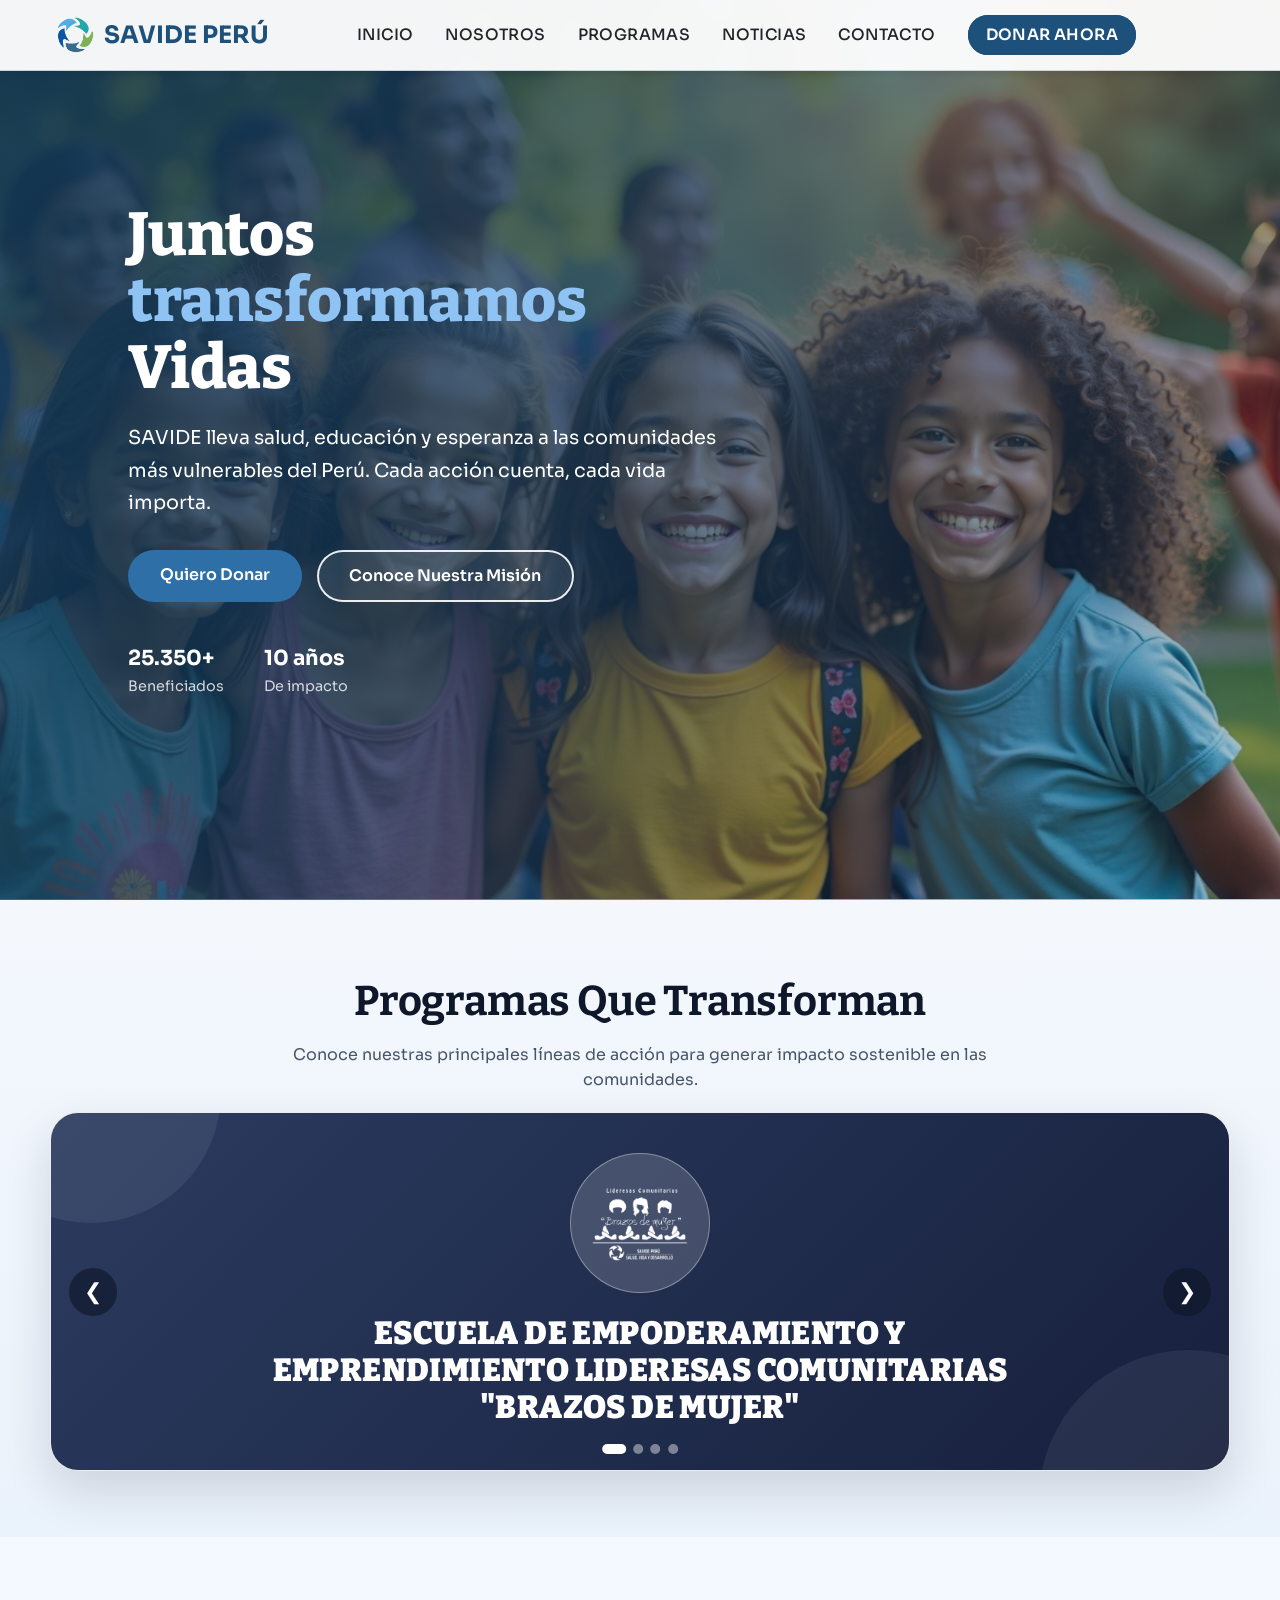
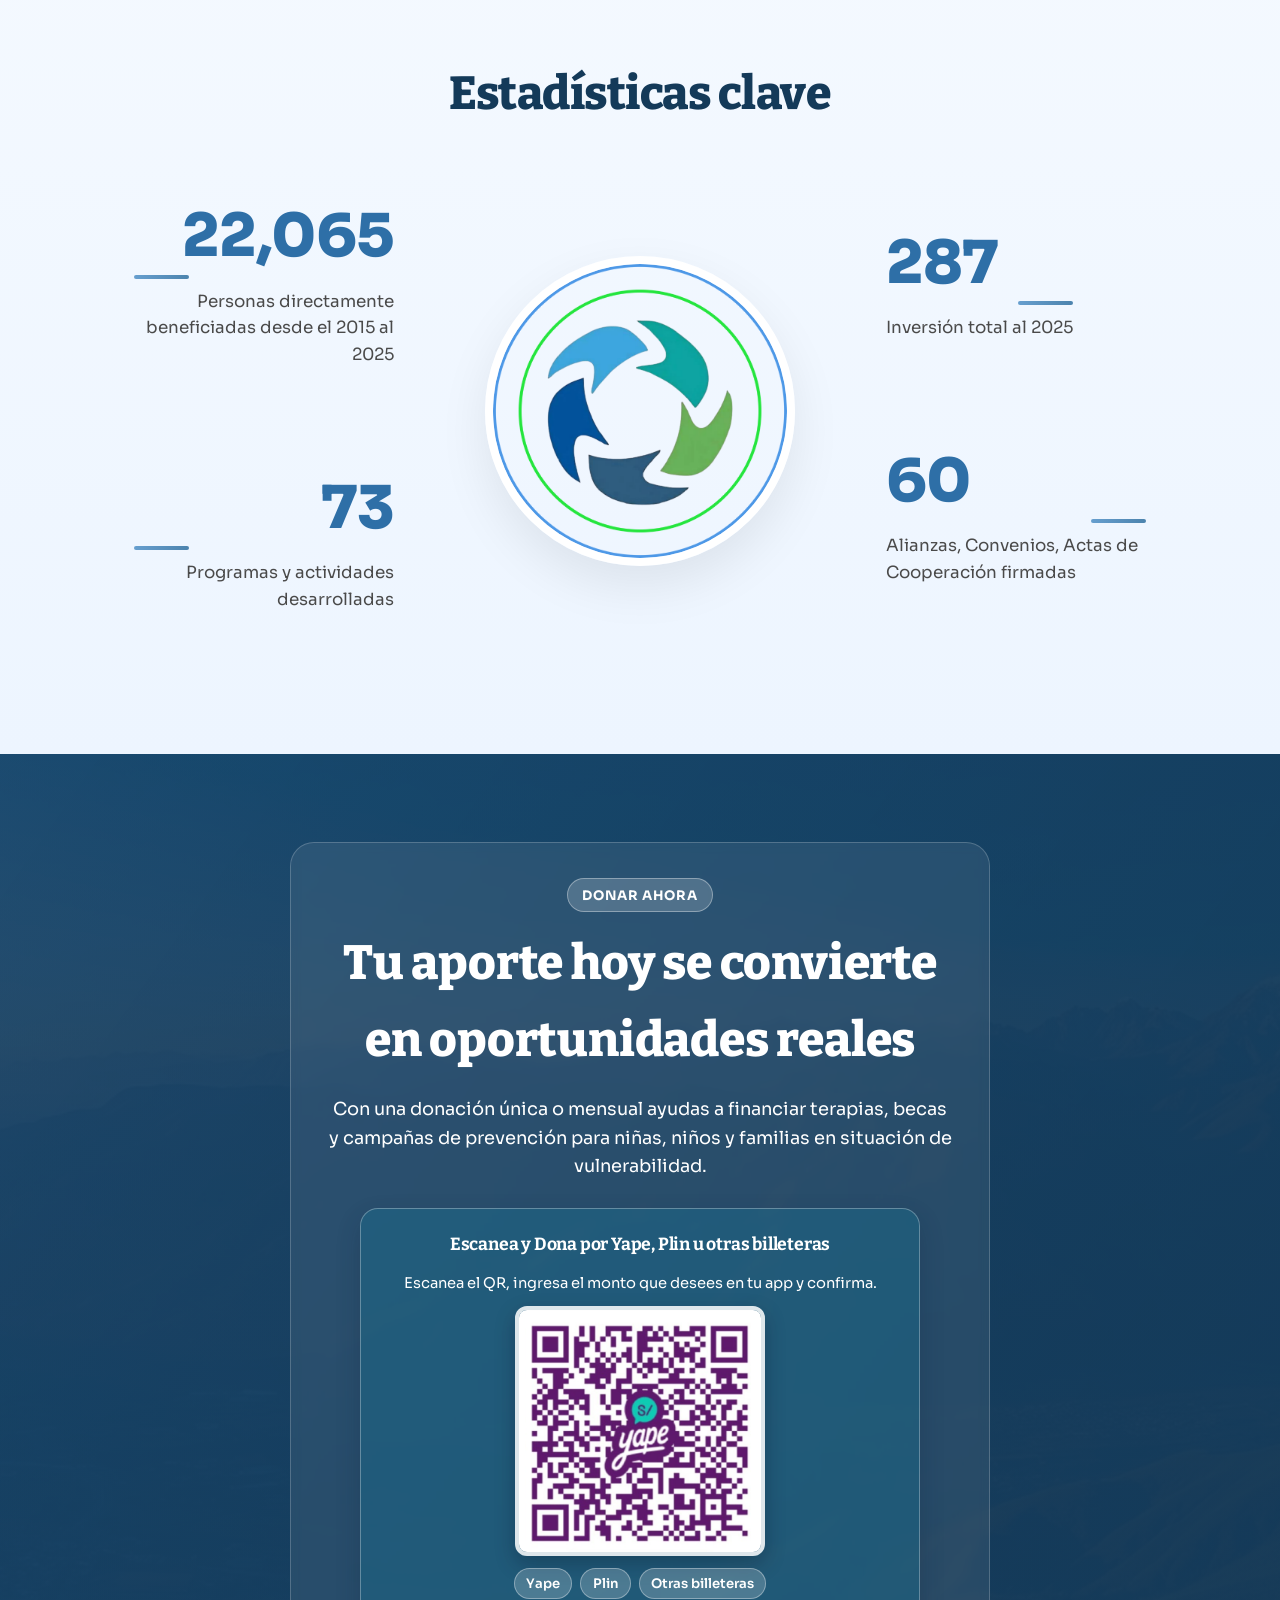
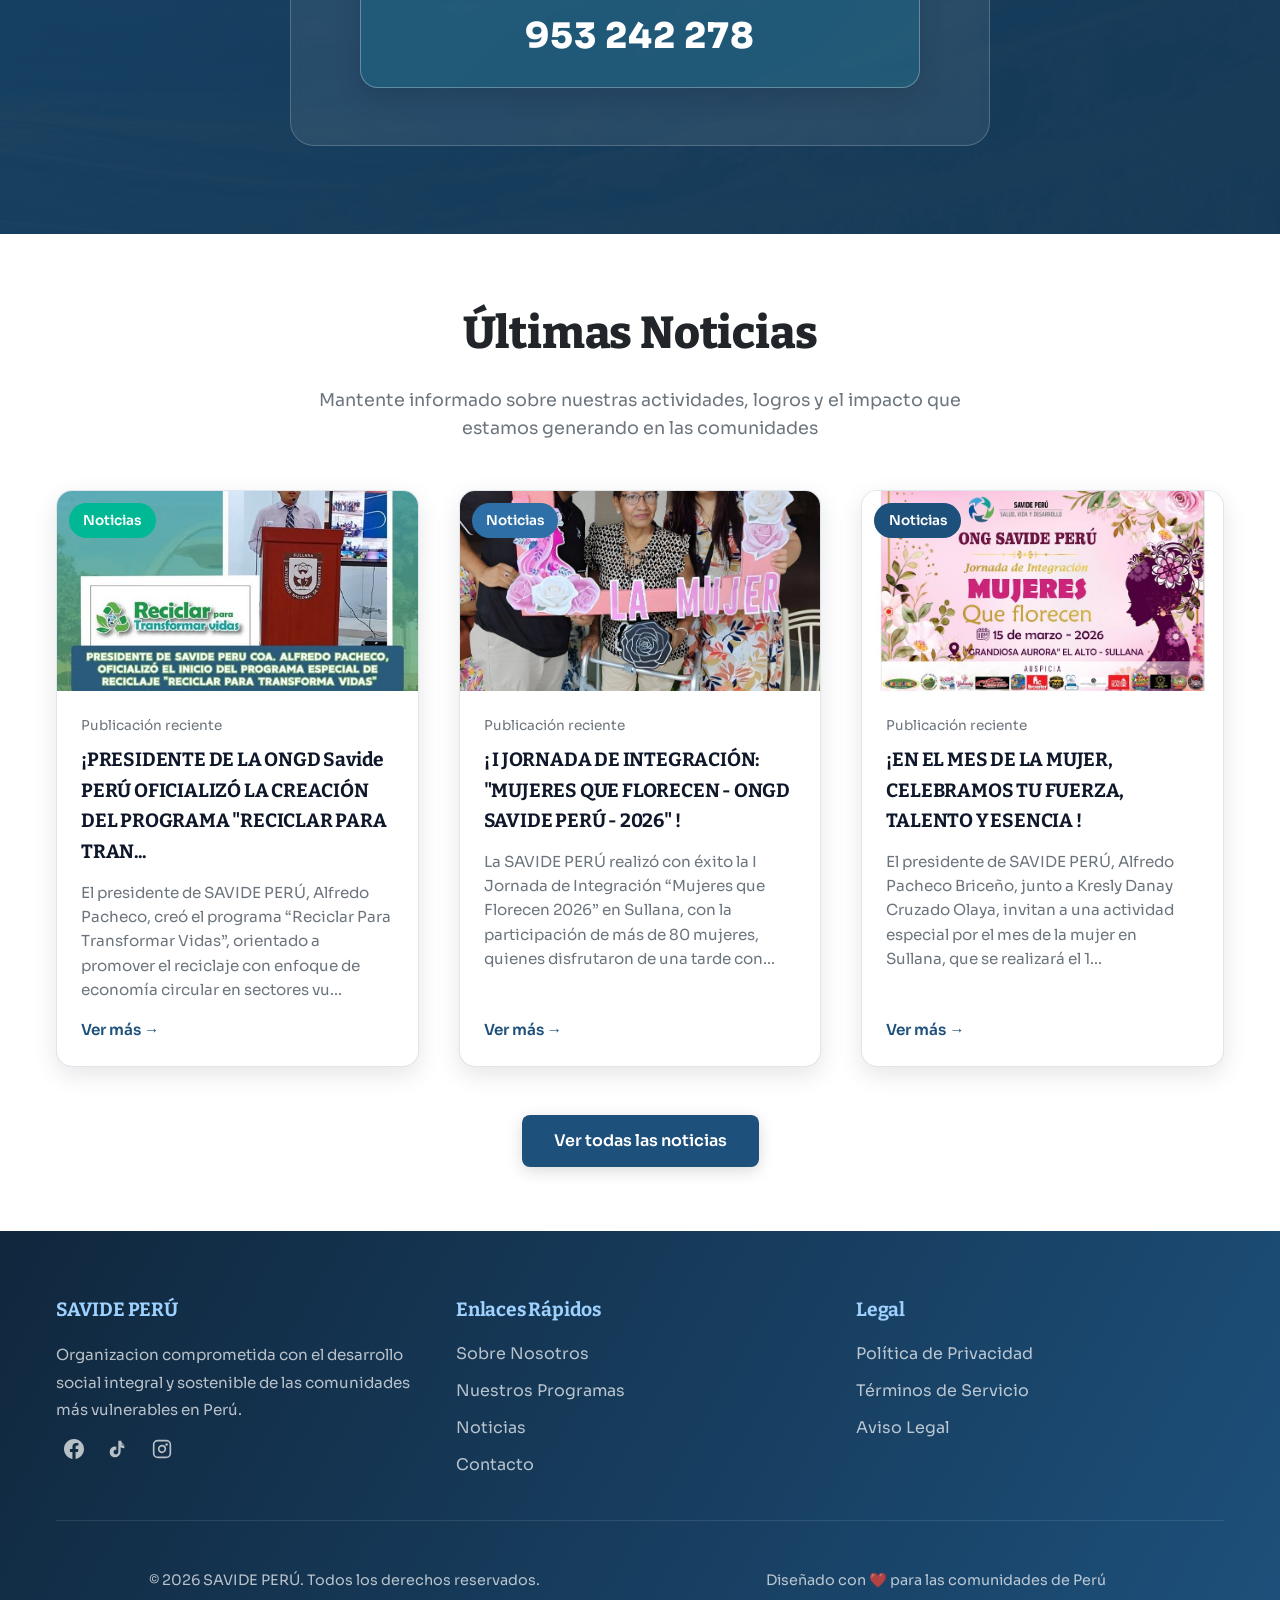
==== commit bf7e6b83: "Add files via upload" ====
--- a/index.html
+++ b/index.html
@@ -168,7 +168,7 @@
                             <span>Otras billeteras</span>
                         </div>
 
-                        <p class="donar-numero">999 888 777</p>
+                        <p class="donar-numero">953 242 278</p>
                     </article>
                 </div>
 
@@ -242,30 +242,27 @@
                         y sostenible de las comunidades más vulnerables en Perú.
                     </p>
                     <div class="social-links">
-                        <a href="#" title="Facebook" class="social-link">
-                            <svg viewBox="0 0 24 24" fill="currentColor">
-                                <path d="M24 12.073c0-6.627-5.373-12-12-12s-12 5.373-12 12c0 5.99 4.388 10.954 10.125 11.854v-8.385H7.078v-3.47h3.047V9.43c0-3.007 1.792-4.669 4.533-4.669 1.312 0 2.686.235 2.686.235v2.953H15.83c-1.491 0-1.956.925-1.956 1.874v2.25h3.328l-.532 3.47h-2.796v8.385C19.612 23.027 24 18.062 24 12.073z"/>
-                            </svg>
-                        </a>
-                        <a href="#" title="Twitter" class="social-link">
-                            <svg viewBox="0 0 24 24" fill="currentColor">
-                                <path d="M23.953 4.57a10 10 0 01-2.825.775 4.958 4.958 0 002.163-2.723c-.951.555-2.005.959-3.127 1.184a4.92 4.92 0 00-8.384 4.482C7.69 8.095 4.067 6.13 1.64 3.162a4.822 4.822 0 00-.666 2.475c0 1.71.87 3.213 2.188 4.096a4.904 4.904 0 01-2.228-.616v.06a4.923 4.923 0 003.946 4.827 4.996 4.996 0 01-2.212.085 4.936 4.936 0 004.604 3.417 9.867 9.867 0 01-6.102 2.105c-.39 0-.779-.023-1.17-.067a13.995 13.995 0 007.557 2.209c9.053 0 13.998-7.496 13.998-13.985 0-.21 0-.42-.015-.63A9.935 9.935 0 0024 4.59z"/>
-                            </svg>
-                        </a>
-                        <a href="#" title="Instagram" class="social-link">
-                            <svg viewBox="0 0 24 24" fill="currentColor">
-                                <rect x="2" y="2" width="20" height="20" rx="5" ry="5" fill="none" stroke="currentColor" stroke-width="2"/>
-                                <path d="M16 11.37A4 4 0 1112.63 8 4 4 0 0116 11.37z" fill="none" stroke="currentColor" stroke-width="2"/>
-                                <circle cx="17.5" cy="6.5" r="1.5" fill="currentColor"/>
-                            </svg>
-                        </a>
-                        <a href="#" title="LinkedIn" class="social-link">
-                            <svg viewBox="0 0 24 24" fill="currentColor">
-                                <path d="M20.447 20.452h-3.554v-5.569c0-1.328-.027-3.037-1.852-3.037-1.853 0-2.136 1.445-2.136 2.939v5.667H9.351V9h3.414v1.561h.046c.477-.9 1.637-1.85 3.37-1.85 3.601 0 4.267 2.37 4.267 5.455v6.286zM5.337 7.433c-1.144 0-2.063-.926-2.063-2.065 0-1.138.92-2.063 2.063-2.063 1.14 0 2.064.925 2.064 2.063 0 1.139-.925 2.065-2.064 2.065zm1.782 13.019H3.555V9h3.564v11.452zM22.225 0H1.771C.792 0 0 .774 0 1.729v20.542C0 23.227.792 24 1.771 24h20.451C23.2 24 24 23.227 24 22.271V1.729C24 .774 23.2 0 22.225 0z"/>
-                            </svg>
-                        </a>
-                    </div>
-                </div>
+                    <a href="https://www.facebook.com/ONG.SAVIDE.PERU.OFICIAL/" target="_blank" title="Facebook" class="social-link">
+                        <svg viewBox="0 0 24 24" fill="currentColor">
+                            <path d="M24 12.073c0-6.627-5.373-12-12-12s-12 5.373-12 12c0 5.99 4.388 10.954 10.125 11.854v-8.385H7.078v-3.47h3.047V9.43c0-3.007 1.792-4.669 4.533-4.669 1.312 0 2.686.235 2.686.235v2.953H15.83c-1.491 0-1.956.925-1.956 1.874v2.25h3.328l-.532 3.47h-2.796v8.385C19.612 23.027 24 18.062 24 12.073z"/>
+                        </svg>
+                    </a>
+
+                    <a href="https://www.tiktok.com/@savide.peru.oficial" target="_blank" title="TikTok" class="social-link">
+                        <svg viewBox="0 0 24 24" fill="currentColor">
+                            <path d="M19.59 6.69a4.83 4.83 0 01-3.77-4.25V2h-3.45v13.67a2.89 2.89 0 01-5.2 1.74 2.89 2.89 0 012.31-4.6c.18 0 .35.02.52.05V9.23a6.37 6.37 0 00-.52-.02A6.34 6.34 0 002 15.55a6.34 6.34 0 0011.09 4.17 6.28 6.28 0 002.1-4.71V9.8a8.2 8.2 0 004.38 1.23V7.58a4.86 4.86 0 01-3.98-0.89z"/>
+                        </svg>
+                    </a>
+
+                    <a href="https://www.instagram.com/savide_peru_oficial/" target="_blank" title="Instagram" class="social-link">
+                        <svg viewBox="0 0 24 24" fill="currentColor">
+                            <rect x="2" y="2" width="20" height="20" rx="5" ry="5" fill="none" stroke="currentColor" stroke-width="2"/>
+                            <path d="M16 11.37A4 4 0 1112.63 8 4 4 0 0116 11.37z" fill="none" stroke="currentColor" stroke-width="2"/>
+                            <circle cx="17.5" cy="6.5" r="1.5" fill="currentColor"/>
+                        </svg>
+                    </a>
+                </div>
+            </div>
 
                 <!-- Columna 2: Enlaces -->
                 <div class="footer-column">
@@ -282,10 +279,9 @@
                 <div class="footer-column">
                     <h4>Legal</h4>
                     <ul>
-                        <li><a href="#">Política de Privacidad</a></li>
-                        <li><a href="#">Términos de Servicio</a></li>
-                        <li><a href="#">Política de Cookies</a></li>
-                        <li><a href="#">Aviso Legal</a></li>
+                        <li><a href="html/politica-privacidad.html">Política de Privacidad</a></li>
+                        <li><a href="html/terminos-servicio.html">Términos de Servicio</a></li>
+                        <li><a href="html/aviso-legal.html">Aviso Legal</a></li>
                     </ul>
                 </div>
             </div>
--- a/css/styles.css
+++ b/css/styles.css
@@ -75,6 +75,11 @@
     max-width: 1200px;
     margin: 0 auto;
     padding: 0 var(--espacio-base);
+}
+
+/* Evita que el contenido quede solapado por el header fijo */
+main {
+    padding-top: 20px; /* ajustar según la altura del header */
 }
 
 section {
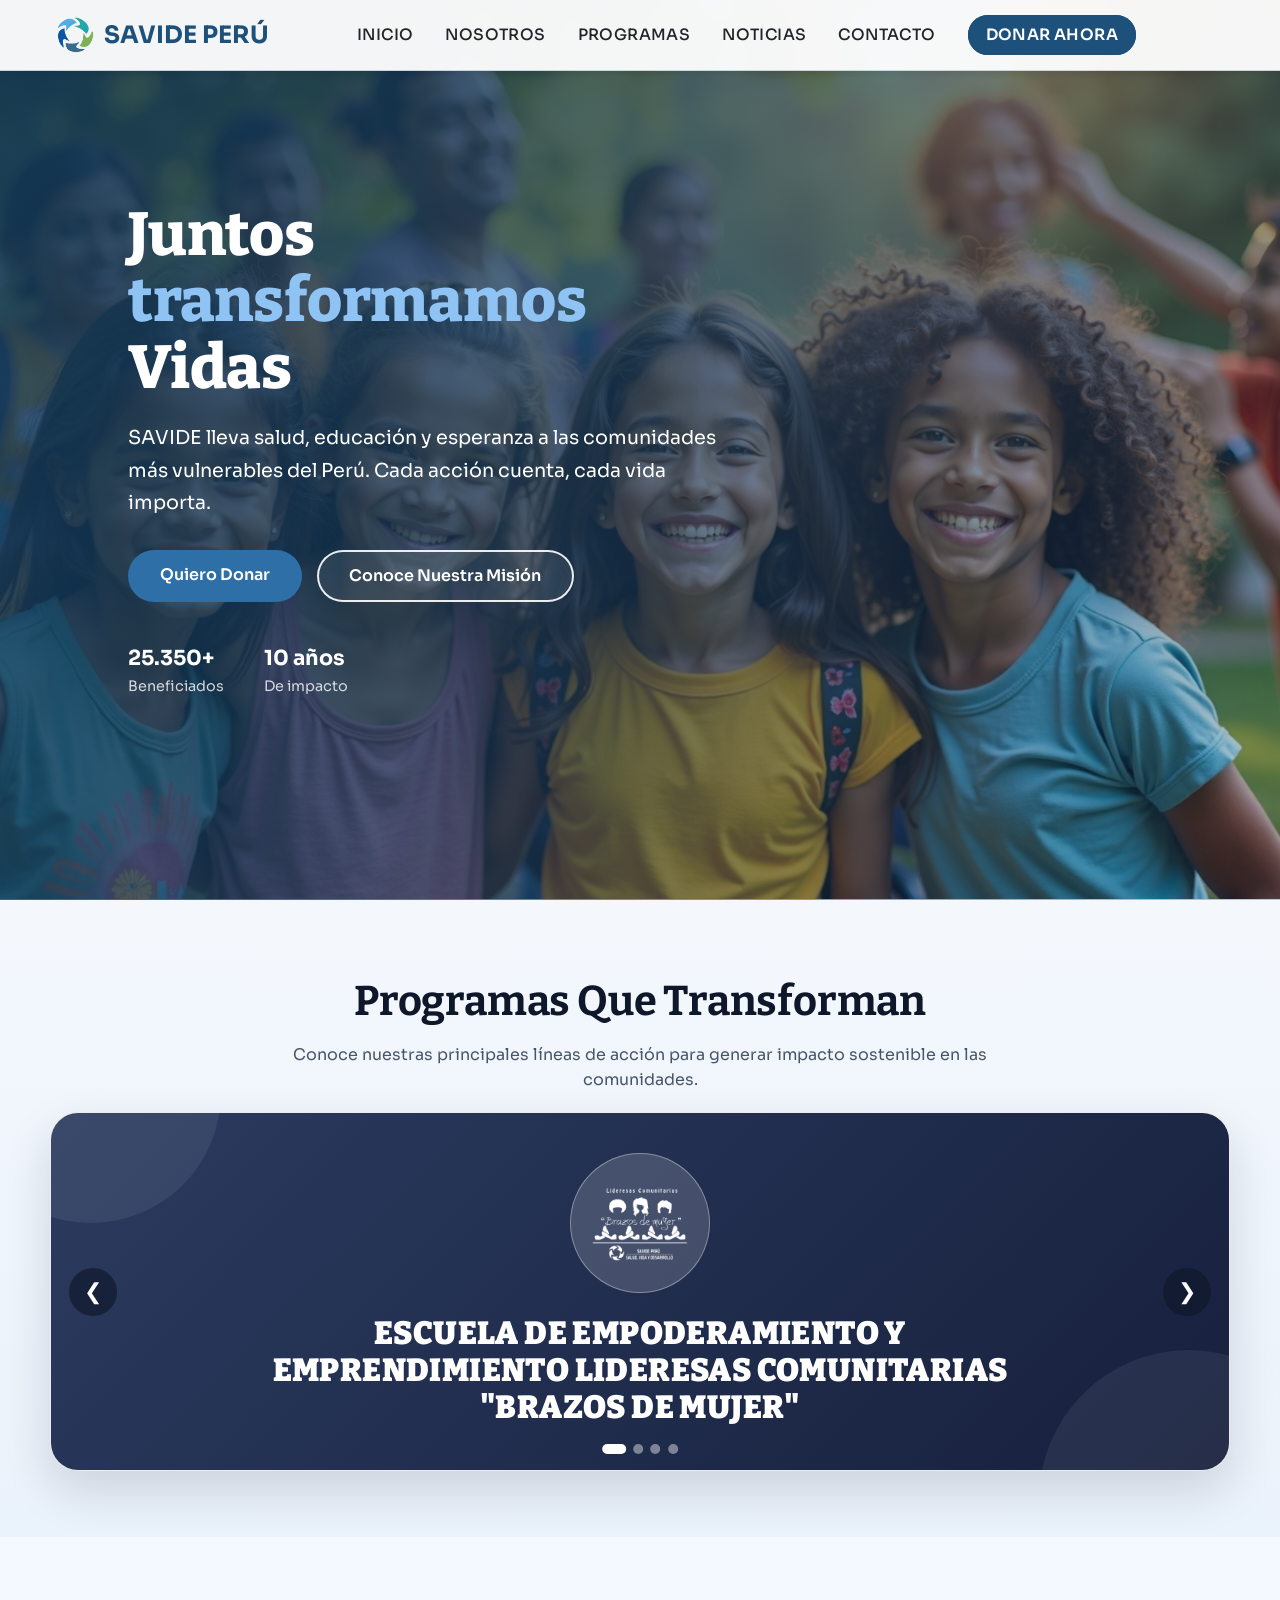
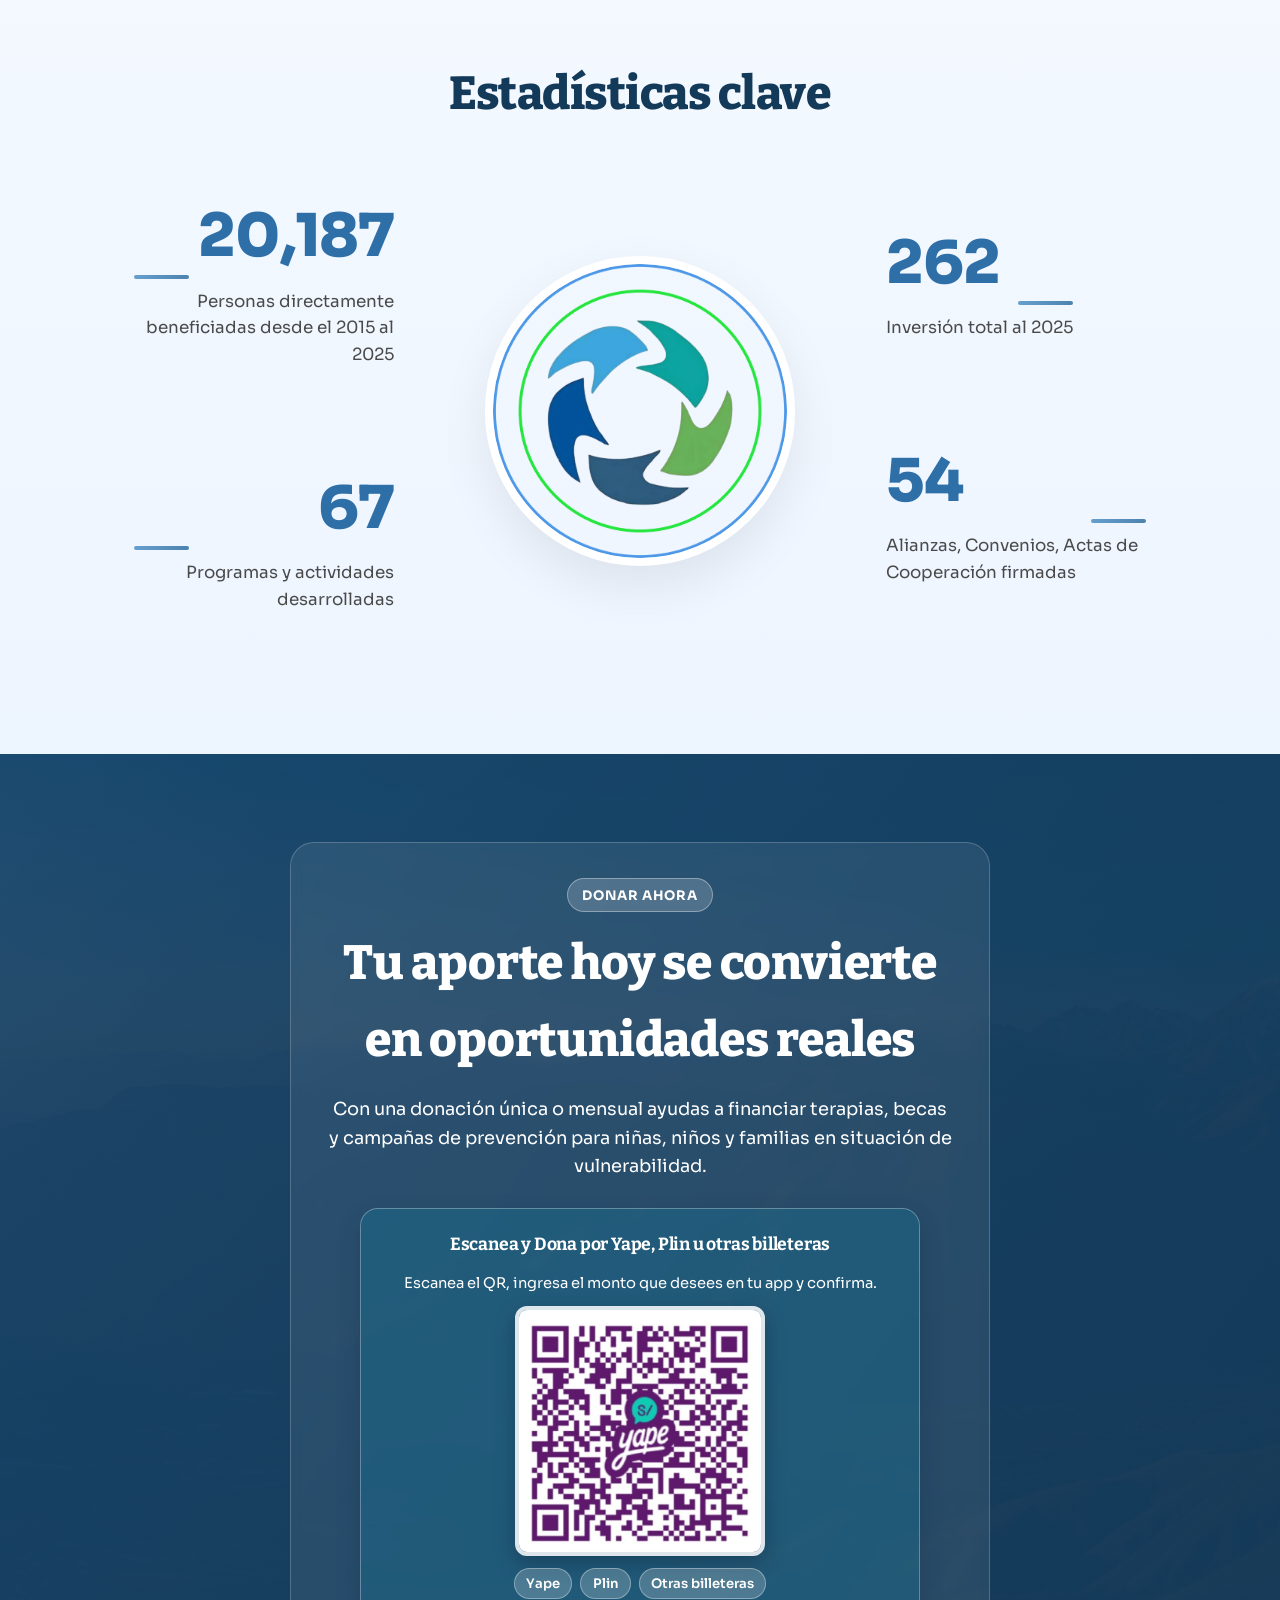
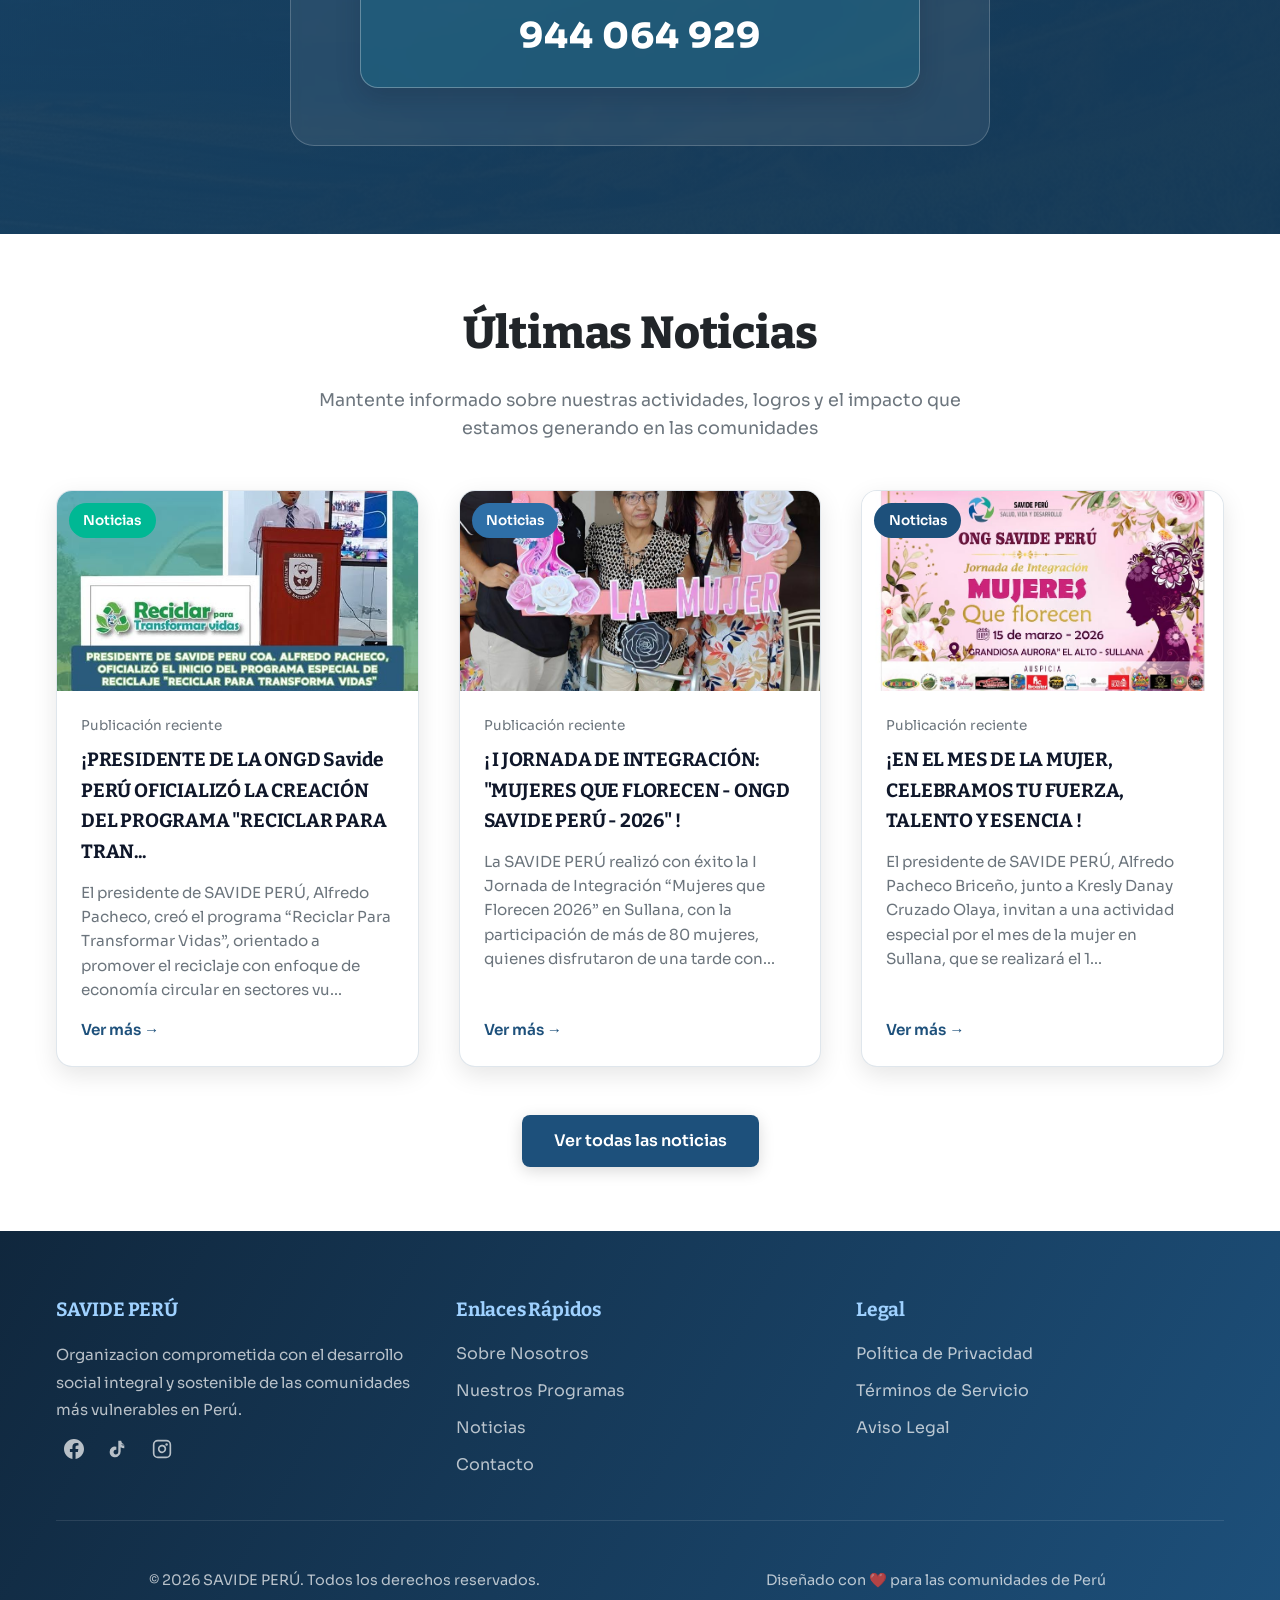
==== commit 1bb735b1: "Update index.html" ====
--- a/index.html
+++ b/index.html
@@ -168,7 +168,7 @@
                             <span>Otras billeteras</span>
                         </div>
 
-                        <p class="donar-numero">953 242 278</p>
+                        <p class="donar-numero">944 064 929</p>
                     </article>
                 </div>
 
